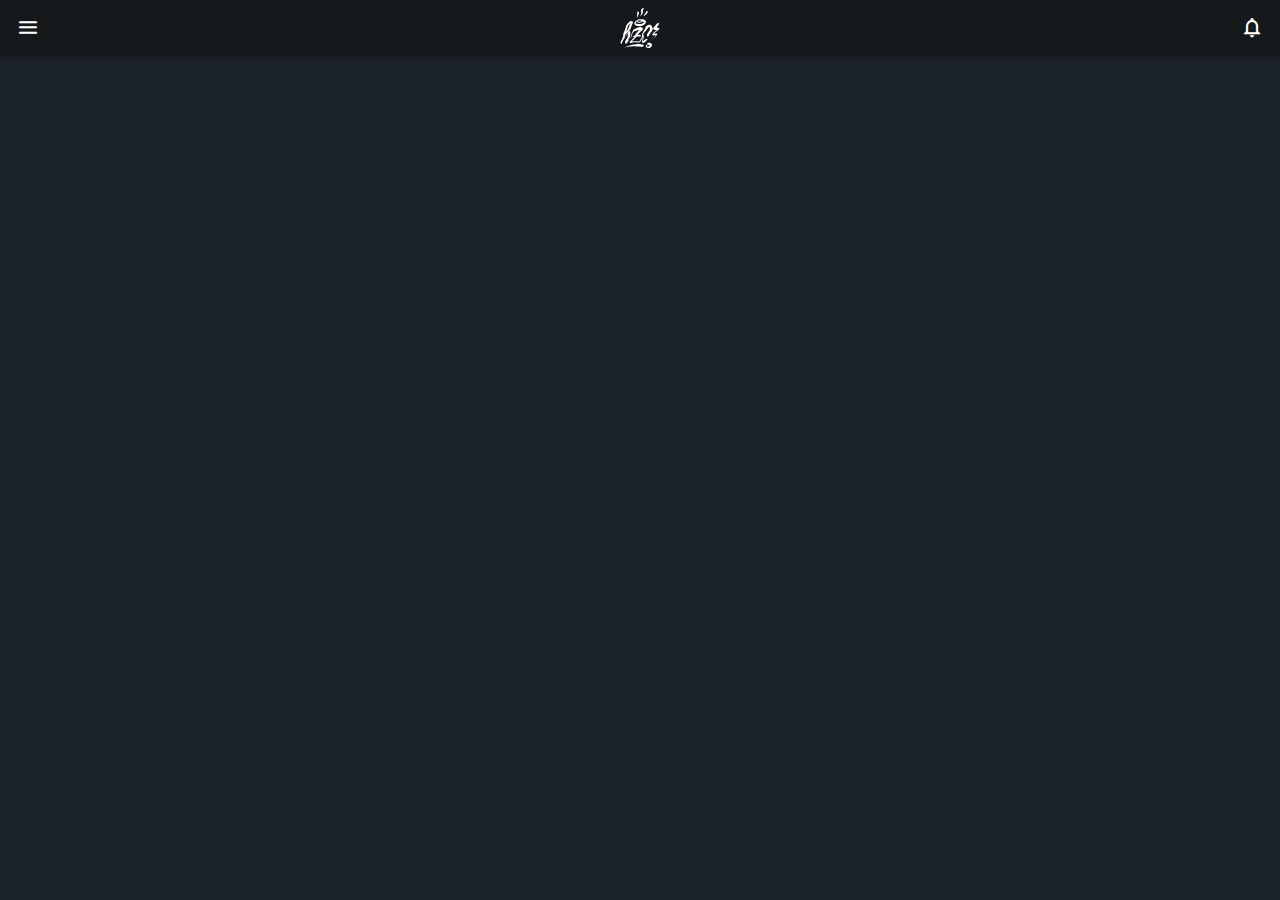
==== pico.html @ c5fa658a "Criando cartões e adicionando sessões da pagina" ====
<!DOCTYPE html>
<html lang="pt-br">
<head>
    <meta charset="UTF-8">
    <meta http-equiv="X-UA-Compatible" content="IE=edge">
    <meta name="viewport" content="width=device-width, initial-scale=1.0">

    <!-- Reset Css -->
    <link rel="stylesheet" href="flex-e-grid-main/assets/css/reset.css">

    <!-- Css Page -->
    <link rel="stylesheet" href="style/base.css">
    <link rel="stylesheet" href="style/style.css">
    <link rel="stylesheet" href="style/cartao.css">

    <!-- Import Font -->
    <link rel="preconnect" href="https://fonts.googleapis.com">
    <link rel="preconnect" href="https://fonts.gstatic.com" crossorigin>
    <link rel="stylesheet" href="https://fonts.googleapis.com/css2?family=Open+Sans:wght@400;600;700&display=swap">

    <title> HZC | Pico </title>
</head>
<body>
    <header class="container__cabecalho">
        <button class="container__menu" aria-label="menu"><i></i></button>
        <img src="flex-e-grid-main/assets/img/logo.svg" alt="Logo da HZC" class="container__logo">
        <button class="container__notificacao" aria-label="notificação"><i></i></button>
        
    </header>

    <nav class="menu-lateral">
        <img src="flex-e-grid-main/assets/img/logo.svg" alt="logotipo da HZC" class="menu-lateral__logo">
        <a href="index.html" class="menu-lateral__link menu-lateral__link--inicio menu-lateral__link--ativo">Incio</a>
        <a href="#" class="menu-lateral__link menu-lateral__link--video">Vidios</a>
        <a href="picos.html" class="menu-lateral__link menu-lateral__link--pico">Picos</a>
        <a href="#" class="menu-lateral__link menu-lateral__link--integrantes">Integrantes</a>
        <a href="#"class="menu-lateral__link menu-lateral__link--camisas">Camisas</a>
        <a href="#" class="menu-lateral__link menu-lateral__link--pinturas">Pinturas</a>
    </nav>
    
    <main>
        
    </main>

    <script src="js/script.js"></script>
</body>
</html>
---- style/base.css ----
:root {

    /* Cores */
    --corpo: #1D232A;

    --cabecalho: #1D232A;
    --cabecalho-mobile: #15191C;
    --menu-lateral: #15191C;

    --cartao: #2C343A;

    --fonte: #FFFFFF;
    --fonte-alternativa: #95999C;

    --links: #0480DC;
    --botao: #0480DC;

    --sombras: 0px 4px 4px rgba(0, 0, 0, 0.16);

    /* Tamanhos */
    --tamanho-dispositivo-mobile: 360px;
    --tamanho-dispositivo-desktop: 1440px;

    --largura-maxima-conteudo-principal: 1120px;
    --largura-maxima-cartao-desktop: 256px;

    --altura-minima-cartao: 320px;

    /* Espaçamentos */

    --espaco-interno-botao: 8px;
    --espaco-entre-elementos-botao: 8px;

    --espaco-entre-elementos: 16px/8px;

    --espacamento-interno-corpo: 16px;

    --espacamento-titulo-cartao-itens: 24px;

    /* Icones */
    --camisas: "\e900";
    --carrinho: "\e901";

    --inicio: "\e902";
    --integrantes: "\e903";

    --menu:"\e904";
    --moeda: "\e905";
    --notificacao: "\e906";

    --pico: "\e908";
    --picos: "\e909";

    --pinturas: "\e90a";

    --play: "\e90b";
    --relogio: "\e90c";
    --seta-baixo: "\e90d";

    --videos: "\e90e";
    --visualizacao: "\e90f";
}
---- style/style.css ----
@font-face {
    font-family: 'icones';
    src: url(../flex-e-grid-main/assets/font/icones.ttf);
}

body{
    background-color: var(--corpo);
    font-family: 'Open Sans', 'icones', sans-serif;
    color: var(--fonte);
}

/* ====== Header - Nav ====== */
.container__cabecalho{
    display: flex;
    justify-content: space-between;
    align-items: center;

    background-color: var(--cabecalho-mobile);
    box-shadow: var(--sombras);

    padding: 8px 16px;

}

/* ====== Icones Cabeçalho ====== */
.container__menu i::before{
    content: var(--menu);
    font-size: 24px;
}

.container__notificacao i::before{
    content: var(--notificacao);
    font-size: 24px;
}

.container__logo{
    width: 40px;
}

/* ====== Menu Lateral ====== */

.menu-lateral{
    display: flex;
    flex-direction: column;


    background-color: var(--menu-lateral);

    width: 75vw;
    height: 100vh;

    position: absolute;
    left: -100vw;

    transition: ease-in .32s;
}

.menu-lateral__ativo{
    left: 0;
    
    transition: ease-in-out .32s;
}

/* .menu-lateral__escondido{
    display: none;
} */

.menu-lateral__logo{
    align-self: center;
    width: 118px;

    padding: var(--espacamento-interno-corpo);
}

.menu-lateral__link{
    height: 64px;
    color: var(--fonte-alternativa);

    padding-left: 64px;

    display: flex;
    align-items: center;
}

.menu-lateral__link--ativo{
    color: var(--fonte);
    padding-left: 56px;
    border-left: 8px solid var(--fonte);
}

.menu-lateral__link::before{
    content: "";
    width: var(--espacamento-titulo-cartao-itens);
    height: var(--espacamento-titulo-cartao-itens);
    font-size: var(--espacamento-titulo-cartao-itens);

    position: absolute;
    left: var(--espacamento-titulo-cartao-itens);
}

.menu-lateral__link--inicio::before{
    content: var(--inicio);
}

.menu-lateral__link--video::before{
    content: var(--videos);
}

.menu-lateral__link--pico::before{
    content: var(--pico);
}

.menu-lateral__link--integrantes::before{
    content: var(--integrantes);
}

.menu-lateral__link--camisas::before{
    content: var(--camisas);
}

.menu-lateral__link--pinturas::before{
    content: var(--pinturas);
}
---- style/cartao.css ----
.principal{
    padding: 24px 16px;

    display: grid;
    gap: 16px;
}

.titulo-pagina{
    font-size: 1.5rem;
    font-weight: 700;
}

.cartao{
    width: 100%;

    border-radius: 15px;

    overflow: hidden;

    background-color: var(--cartao);
}

.cartao--destaque{
    margin-bottom: 16px;
}

.cartao__conteudo{
    padding: 16px;

    display: grid;
    grid-template-columns: auto 1fr;

    gap: 8px;
}

.cartao__destaque{
    grid-column: span 2;
}

.cartao__titulo{
    font-size: 1.2rem;
    font-weight: 700;

    grid-column: span 2;
}

.cartao__perfil{
    color: var(--fonte-alternativa);
    font-size: .9rem;

    grid-column: span 2;
}

.cartao__info{
    display: flex;
    align-items: center;

    color: var(--fonte-alternativa);
}

.cartao__info--tempo::before{
    content: var(--relogio);
    margin-right: var(--espaco-interno-botao);
}

.cartao__info--vizualizacao::before{
    content: var(--visualizacao);
    margin-right: var(--espaco-interno-botao);
}

.cartao__botao{
    display: flex;
    justify-content: center;
    align-items: center;

    background-color: var(--botao);

    width: 40px;
    height: 40px;

    border-radius: 10px;

    font-size: .9rem;

    justify-self: flex-end;
}

.cartao__botao--play::before{
    content: var(--play);
    font-size: 24px;
}

.cartao__botao--destaque{
    width: 100%;

    grid-column: span 2;
}

.cartao__botao--destaque::before{
    margin-right: var(--espaco-interno-botao);
}

/* ============ Section Cartões de Videos ============ */

.sessao{
    display: grid;
    gap: 16px;
}


/* ============ Section Cartões de Videos ============ */
.compra{
    display: grid;
    gap: 16px; 
}

.cartao__info--valor::before{
    content: var(--moeda);
    margin-right: var(--espaco-interno-botao);
}

.cartao__botao--compra::before{
    content: var(--carrinho);
}
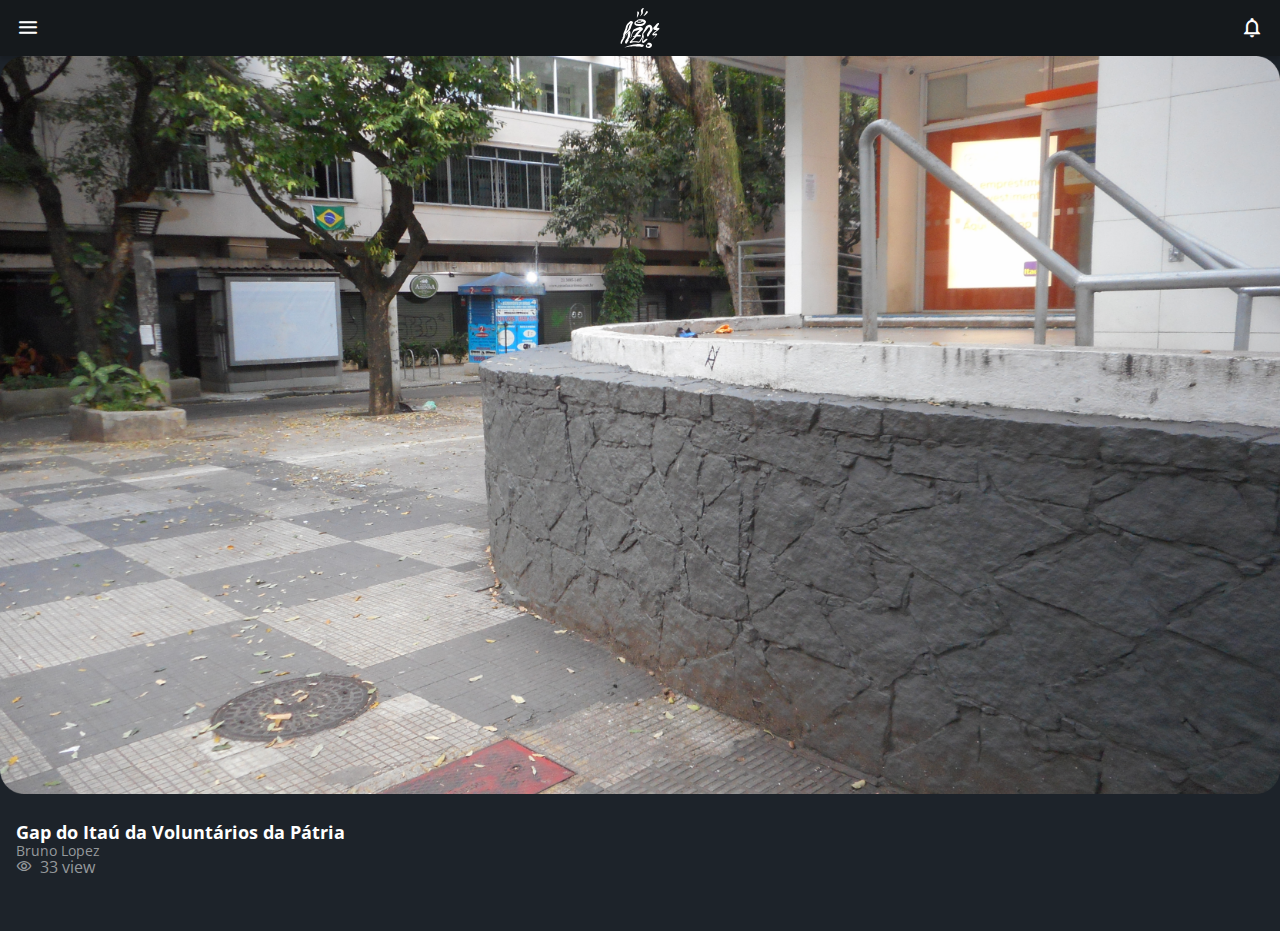
==== commit 87ebf10f: "Iniciando as Sub-pages" ====
--- a/pico.html
+++ b/pico.html
@@ -10,38 +10,102 @@
 
     <!-- Css Page -->
     <link rel="stylesheet" href="style/base.css">
-    <link rel="stylesheet" href="style/style.css">
+    <link rel="stylesheet" href="style/styleHome.css">
     <link rel="stylesheet" href="style/cartao.css">
+
+    <link rel="stylesheet" href="style/subPage.css">
 
     <!-- Import Font -->
     <link rel="preconnect" href="https://fonts.googleapis.com">
     <link rel="preconnect" href="https://fonts.gstatic.com" crossorigin>
     <link rel="stylesheet" href="https://fonts.googleapis.com/css2?family=Open+Sans:wght@400;600;700&display=swap">
 
-    <title> HZC | Pico </title>
+    <title> HZC | Picos </title>
 </head>
 <body>
     <header class="container__cabecalho">
         <button class="container__menu" aria-label="menu"><i></i></button>
         <img src="flex-e-grid-main/assets/img/logo.svg" alt="Logo da HZC" class="container__logo">
+        <p class="container-perfil">Bruno Lopez</p>
         <button class="container__notificacao" aria-label="notificação"><i></i></button>
         
     </header>
 
     <nav class="menu-lateral">
         <img src="flex-e-grid-main/assets/img/logo.svg" alt="logotipo da HZC" class="menu-lateral__logo">
-        <a href="index.html" class="menu-lateral__link menu-lateral__link--inicio menu-lateral__link--ativo">Incio</a>
-        <a href="#" class="menu-lateral__link menu-lateral__link--video">Vidios</a>
-        <a href="picos.html" class="menu-lateral__link menu-lateral__link--pico">Picos</a>
+        <a href="index.html" class="menu-lateral__link menu-lateral__link--inicio">Incio</a>
+        <a href="videos.html" class="menu-lateral__link menu-lateral__link--video">Vidios</a>
+        <a href="#" class="menu-lateral__link menu-lateral__link--pico menu-lateral__link--ativo">Picos</a>
         <a href="#" class="menu-lateral__link menu-lateral__link--integrantes">Integrantes</a>
         <a href="#"class="menu-lateral__link menu-lateral__link--camisas">Camisas</a>
         <a href="#" class="menu-lateral__link menu-lateral__link--pinturas">Pinturas</a>
     </nav>
+
+    <img src="flex-e-grid-main/assets/img/artigo_1.png" alt="Imagem do artigo" class="cartao__img cartao__img--mobile pico__img--mobile">
+    <main class="principal">
+        
+        <article class="cartao--destaque cartao--destaque__banner">
+            <img src="flex-e-grid-main/assets/img/artigo_1.png" alt="Imagem do artigo" class="cartao__img cartao__img--desktop">
+            <h3 class="cartao__titulo">Gap do Itaú da Voluntários da Pátria</h3>
+            <p class="cartao__perfil">Bruno Lopez</p>
+            <p class="cartao__info cartao__info--vizualizacao">33 view</p>
+        </article>
+
+        <!-- Texto da pagina -->
+        <section class="sessao">
+            <article>
     
-    <main>
-        
+            </article>
+            
+        </section>
+
+        <!-- Cards de Conteudo lateral -->
+        <section class="sessao__pico--desktop">
+            <h3 class="cartao__titulo">Outros Picos Similares</h3>
+            <a href="#">
+                <article class="cartao">
+                    <img src="flex-e-grid-main/assets/img/Rectangle5(0).png" alt="Video" class="cartao__img">
+                    <div class="cartao__conteudo">
+                        <p class="cartao__perfil">Bruno Lopez</p>
+                        <h3 class="cartao__titulo">Gap do Itaú da Voluntários da Pátria</h3>
+                        <p class="cartao__info cartao__info--vizualizacao">33 view</p>
+                        <button class="cartao__botao cartao__botao--map" aria-label="Assistir agora"></button>
+                    </div>
+                </article>
+                
+            </a>
+            <article class="cartao">
+                <img src="flex-e-grid-main/assets/img/Rectangle5.png" alt="Video" class="cartao__img">
+                <div class="cartao__conteudo">
+                    <p class="cartao__perfil">Luiza Sampaio</p>
+                    <h3 class="cartao__titulo">Gap com mureta da Voluntários</h3>
+                    <p class="cartao__info cartao__info--vizualizacao">33 view</p>
+                    <button class="cartao__botao cartao__botao--map" aria-label="Assistir agora"></button>
+                </div>
+            </article>
+            <article class="cartao">
+                <img src="flex-e-grid-main/assets/img/Rectangle5(1).png" alt="Video" class="cartao__img">
+                <div class="cartao__conteudo">
+                    <p class="cartao__perfil">André Soares</p>
+                    <h3 class="cartao__titulo">Rampa de entrada do túnel Rebouças</h3>
+                    <p class="cartao__info cartao__info--vizualizacao">33 view</p>
+                    <button class="cartao__botao cartao__botao--map" aria-label="Assistir agora"></button>
+                </div>
+            </article>
+            <article class="cartao">
+                <img src="flex-e-grid-main/assets/img/Rectangle5(2).png" alt="Video" class="cartao__img">
+                <div class="cartao__conteudo">
+                    <p class="cartao__perfil">Júlia Fonseca</p>
+                    <h3 class="cartao__titulo">Wallride de pedra portuguesa da FGP</h3>
+                    <p class="cartao__info cartao__info--vizualizacao">33 view</p>
+                    <button class="cartao__botao cartao__botao--map" aria-label="Assistir agora"></button>
+                </div>
+            </article>
+
+        </section>
+
     </main>
-
+    
     <script src="js/script.js"></script>
 </body>
 </html>--- a/style/base.css
+++ b/style/base.css
@@ -12,15 +12,15 @@
     --fonte: #FFFFFF;
     --fonte-alternativa: #95999C;
 
-    --links: #0480DC;
+    --link: #0480DC;
     --botao: #0480DC;
 
     --sombras: 0px 4px 4px rgba(0, 0, 0, 0.16);
 
     /* Tamanhos */
     --tamanho-dispositivo-mobile: 360px;
+
     --tamanho-dispositivo-desktop: 1440px;
-
     --largura-maxima-conteudo-principal: 1120px;
     --largura-maxima-cartao-desktop: 256px;
 
@@ -31,9 +31,11 @@
     --espaco-interno-botao: 8px;
     --espaco-entre-elementos-botao: 8px;
 
-    --espaco-entre-elementos: 16px/8px;
+    --espaco-entre-elementos-auto: 16px;
+    --espaco-entre-elementos-baixo: 8px;
 
     --espacamento-interno-corpo: 16px;
+    --espacamento-interno-botao: 16px 8px;
 
     --espacamento-titulo-cartao-itens: 24px;
 
--- a/style/styleHome.css
+++ b/style/styleHome.css
@@ -0,0 +1,212 @@
+@font-face {
+    font-family: 'icones';
+    src: url(../flex-e-grid-main/assets/font/icones.ttf);
+}
+
+body{
+    background-color: var(--corpo);
+    font-family: 'Open Sans', 'icones', sans-serif;
+    color: var(--fonte);
+}
+
+/* ====== Header - Nav ====== */
+.container__cabecalho{
+    display: flex;
+    justify-content: space-between;
+    align-items: center;
+
+    background-color: var(--cabecalho-mobile);
+    box-shadow: var(--sombras);
+
+    padding: 8px 16px;
+
+}
+
+/* ====== Icones Cabeçalho ====== */
+.container__menu i::before{
+    content: var(--menu);
+    font-size: 24px;
+}
+
+.container__notificacao i::before{
+    content: var(--notificacao);
+    font-size: 24px;
+}
+
+.container__logo{
+    width: 40px;
+}
+
+.container-perfil{
+    display: none;
+}
+
+/* ====== Menu Lateral ====== */
+
+.menu-lateral{
+    display: flex;
+    flex-direction: column;
+
+
+    background-color: var(--menu-lateral);
+
+    width: 75vw;
+    height: 100vh;
+
+    position: absolute;
+    left: -100vw;
+
+    transition: ease-in .32s;
+}
+
+.menu-lateral__ativo{
+    left: 0;
+    
+    transition: ease-in-out .32s;
+}
+
+/* .menu-lateral__escondido{
+    display: none;
+} */
+
+.menu-lateral__logo{
+    align-self: center;
+    width: 118px;
+
+    padding: var(--espacamento-interno-corpo);
+}
+
+.menu-lateral__link{
+    height: 64px;
+    color: var(--fonte-alternativa);
+
+    padding-left: 64px;
+
+    display: flex;
+    align-items: center;
+}
+
+.menu-lateral__link--ativo{
+    color: var(--fonte);
+    padding-left: 56px;
+    border-left: 8px solid var(--fonte);
+}
+
+.menu-lateral__link::before{
+    content: "";
+    width: var(--espacamento-titulo-cartao-itens);
+    height: var(--espacamento-titulo-cartao-itens);
+    font-size: var(--espacamento-titulo-cartao-itens);
+
+    position: absolute;
+    left: var(--espacamento-titulo-cartao-itens);
+}
+
+.menu-lateral__link--inicio::before{
+    content: var(--inicio);
+}
+
+.menu-lateral__link--video::before{
+    content: var(--videos);
+}
+
+.menu-lateral__link--pico::before{
+    content: var(--pico);
+}
+
+.menu-lateral__link--integrantes::before{
+    content: var(--integrantes);
+}
+
+.menu-lateral__link--camisas::before{
+    content: var(--camisas);
+}
+
+.menu-lateral__link--pinturas::before{
+    content: var(--pinturas);
+}
+
+
+/* ============= Media ================*/
+@media screen and (min-width: 1440px) {
+    body{
+        display: grid;
+        grid-template-columns: auto 1fr;
+    }
+
+    /* ====== Menu Nav ====== */
+    .container__cabecalho{
+        background-color: var(--cabecalho);
+
+        display: grid;
+        grid-template-columns: 1fr auto;
+        column-gap: 32px;
+        grid-column: 2;
+
+        padding: 16px 60px;
+
+        height: 80px;
+
+        box-sizing: border-box;
+    }
+
+    .container__menu{
+        display: none;
+    }
+
+    .container__logo{
+        display: none;
+    }
+
+    .container-perfil{
+        display: grid;
+        grid-template-columns:  repeat(3, auto);
+        column-gap: 8px;
+
+        align-items: center;
+        justify-self: flex-end;
+
+        color: var(--fonte-alternativa);
+
+        padding: 8px 32px;
+
+        border-right: 1px solid var(--fonte-alternativa);
+    }
+
+    .container-perfil::before{
+        content: "";
+
+        display: block;
+
+        height: 32px;
+        width: 32px;
+
+        background-image: url(../flex-e-grid-main/assets/img/profile_2.png);
+        background-size: contain;
+        background-repeat: no-repeat;
+        background-position: center;
+    }
+
+    .container-perfil::after{
+        content: var(--seta-baixo);
+
+        color: var(--fonte);
+
+        font-size: 1.5rem;
+    }
+
+    /* ====== Menu Lateral ====== */
+    .menu-lateral{
+        position: static;
+        width: 200px;
+
+        grid-column: 1;
+        grid-row: 1 / span 2;
+    }
+
+
+}
+
+
+
+
--- a/style/cartao.css
+++ b/style/cartao.css
@@ -1,16 +1,23 @@
-.principal{
+.principal {
     padding: 24px 16px;
 
     display: grid;
     gap: 16px;
 }
 
-.titulo-pagina{
+.titulo-pagina {
     font-size: 1.5rem;
     font-weight: 700;
 }
 
-.cartao{
+.section--titulo{
+    font-size: var(--espacamento-titulo-cartao-itens);
+    font-weight: 700;
+    font-style: normal;
+    line-height: 32px;
+}
+
+.cartao {
     width: 100%;
 
     border-radius: 15px;
@@ -20,11 +27,15 @@
     background-color: var(--cartao);
 }
 
-.cartao--destaque{
+.cartao--destaque {
     margin-bottom: 16px;
 }
 
-.cartao__conteudo{
+.cartao__img--desktop {
+    display: none;
+}
+
+.cartao__conteudo {
     padding: 16px;
 
     display: grid;
@@ -33,42 +44,43 @@
     gap: 8px;
 }
 
-.cartao__destaque{
+.cartao__destaque {
     grid-column: span 2;
 }
 
-.cartao__titulo{
-    font-size: 1.2rem;
+.cartao__titulo {
+    font-size: 18px;
     font-weight: 700;
+    line-height: 24px;
 
     grid-column: span 2;
 }
 
-.cartao__perfil{
+.cartao__perfil {
     color: var(--fonte-alternativa);
     font-size: .9rem;
 
     grid-column: span 2;
 }
 
-.cartao__info{
+.cartao__info {
     display: flex;
     align-items: center;
 
     color: var(--fonte-alternativa);
 }
 
-.cartao__info--tempo::before{
+.cartao__info--tempo::before {
     content: var(--relogio);
     margin-right: var(--espaco-interno-botao);
 }
 
-.cartao__info--vizualizacao::before{
+.cartao__info--vizualizacao::before {
     content: var(--visualizacao);
     margin-right: var(--espaco-interno-botao);
 }
 
-.cartao__botao{
+.cartao__botao {
     display: flex;
     justify-content: center;
     align-items: center;
@@ -85,41 +97,227 @@
     justify-self: flex-end;
 }
 
-.cartao__botao--play::before{
+.cartao__botao--play::before {
     content: var(--play);
     font-size: 24px;
 }
 
-.cartao__botao--destaque{
+.cartao__botao--destaque {
     width: 100%;
 
     grid-column: span 2;
 }
 
-.cartao__botao--destaque::before{
+.cartao__botao--destaque::before {
     margin-right: var(--espaco-interno-botao);
 }
 
 /* ============ Section Cartões de Videos ============ */
 
-.sessao{
+.sessao {
     display: grid;
     gap: 16px;
 }
 
 
 /* ============ Section Cartões de Videos ============ */
-.compra{
+.compra {
     display: grid;
-    gap: 16px; 
-}
-
-.cartao__info--valor::before{
+    gap: 16px;
+}
+
+.cartao__info--valor::before {
     content: var(--moeda);
     margin-right: var(--espaco-interno-botao);
 }
 
-.cartao__botao--compra::before{
+.cartao__botao--compra::before {
     content: var(--carrinho);
 }
 
+/* ============ Cartões Recentes ============ */
+.cartao--recentes {
+    display: none;
+}
+
+@media screen and (min-width: 1440px) {
+
+    /* ====== Ajuste Imagens ====== */
+
+    .cartao__img--desktop {
+        display: block;
+    }
+
+    .cartao__img--mobile {
+        display: none;
+    }
+
+    /* ====== Ajuste Card Destaque ====== */
+    .cartao--destaque {
+        margin-bottom: 0;
+    }
+
+    .cartao__botao--destaque {
+        grid-column: auto;
+        padding: var(--espacamento-interno-botao);
+    }
+
+    /* ====== Grid area e Card ====== */
+    .principal {
+        display: grid;
+        grid-template-columns: auto 1fr auto;
+        column-gap: 32px;
+        grid-column: 2;
+
+        padding: 16px 60px;
+
+        grid-template-areas:
+            "titulo-pagina titulo-pagina titulo-pagina"
+            "cartao--destaque__banner cartao--destaque__banner cartao--recentes__videos"
+            "sessao sessao sessao"
+            "cartao--recentes__arte cartao--destaque__arte cartao--destaque__arte"
+            "compra compra compra"
+        ;
+    }
+
+    .titulo-pagina {
+        grid-area: titulo-pagina;
+    }
+
+    .cartao--destaque__banner {
+        grid-area: cartao--destaque__banner;
+    }
+
+    .cartao--recentes__videos {
+        grid-area: cartao--recentes__videos;
+    }
+
+    .sessao {
+        grid-area: sessao;
+        grid-template-columns: repeat(4, 1fr);
+    }
+
+    .titulo-sessao {
+
+        grid-column: span 4;
+    }
+
+    .cartao--recentes__arte {
+        grid-area: cartao--recentes__arte;
+    }
+
+    .cartao--destaque__arte {
+        grid-area: cartao--destaque__arte;
+    }
+
+    .compra {
+        grid-area: compra;
+        grid-template-columns: repeat(4, 1fr);
+    }
+
+    .titulo-sessao__compra {
+        grid-column: span 4;
+    }
+
+    /* ============ Cartões Recentes - Card ============ */
+    .cartao--recentes {
+        display: grid;
+        grid-template-columns: repeat(2, auto);
+        row-gap: 24px;
+
+        align-items: center;
+        align-self: flex-start;
+
+        width: 256px;
+
+        padding: var(--espacamento-interno-corpo);
+
+        box-sizing: border-box;
+    }
+
+    .cartao--recentes .cartao__titulo {
+        grid-column: auto;
+    }
+
+    .cartao__link {
+        font-size: .8rem;
+        font-weight: 600;
+
+        color: var(--link);
+
+        justify-self: flex-end;
+    }
+
+    .cartao__lista {
+        display: grid;
+        row-gap: var(--espaco-entre-elementos-auto);
+        grid-column: span 2;
+    }
+
+    .cartao__item {
+        display: grid;
+        grid-template-columns: auto 1fr;
+        gap: var(--espaco-entre-elementos-baixo);
+    }
+
+    .cartao__item-thumbnail {
+        width: 32px;
+        grid-row: span 2;
+    }
+
+    .cartao__item-titulo {
+        font-size: .9rem;
+        line-height: 1.2rem;
+        font-weight: 700;
+    }
+
+    .cartao__item-perfil {
+        font-size: .8rem;
+        color: var(--fonte-alternativa);
+    }
+
+
+    /* ====== Page Video ====== */
+    .cartao__perfil--video {
+        display: grid;
+        grid-template-columns: repeat(3, auto);
+        column-gap: 8px;
+
+        grid-column: 1;
+        grid-row: 3;
+
+        align-items: center;
+        justify-self: flex-start;
+    }
+
+    .cartao__perfil--video::before {
+        content: "";
+
+        display: block;
+
+        height: 32px;
+        width: 32px;
+
+        background-image: url(../flex-e-grid-main/assets/img/profile_2.png);
+        background-size: contain;
+        background-repeat: no-repeat;
+        background-position: center;
+    }
+
+    .cartao__botao--video {
+        grid-column: 2;
+        grid-row: 3;
+
+        width: 153px;
+    }
+    
+}
+
+/* ====== Page Picos ====== */
+
+.cartao__botao--map::before{
+    content: var(--picos);
+    font-size: 24px;
+}
+
+
--- a/style/subPage.css
+++ b/style/subPage.css
@@ -0,0 +1,16 @@
+
+/* ====== Sub-Page Picos ====== */
+.pico__img--mobile{
+    width: 100vw; 
+}
+
+.sessao__pico--desktop{
+    display: none;
+}
+
+@media screen and (min-width: 1440px) {
+    .sessao__pico--desktop{
+        display: block;
+        
+    }
+}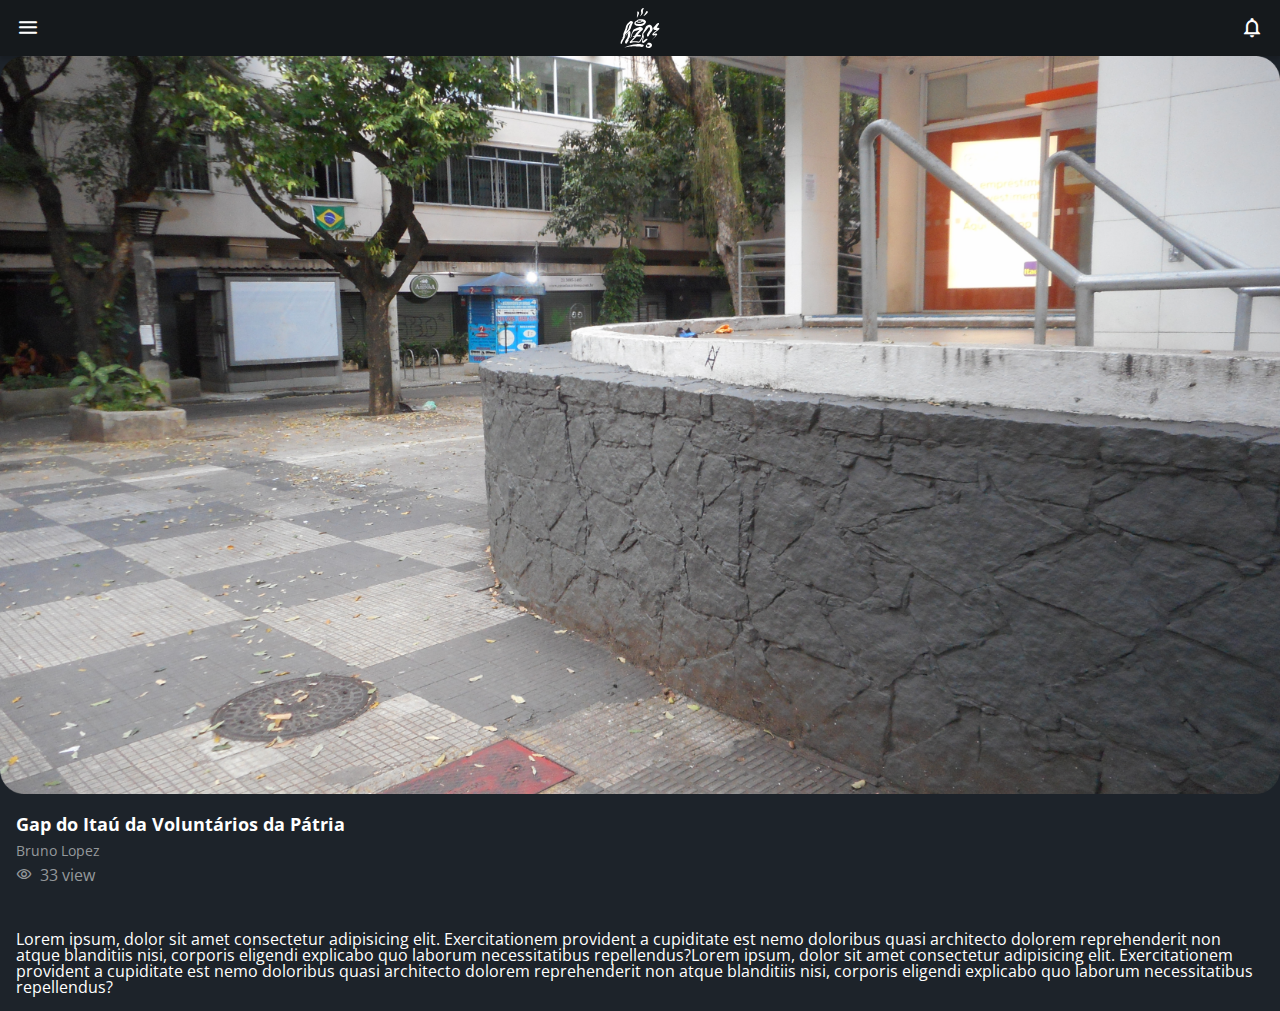
==== commit 11bd1a18: "Inicaindo a estrutura de conteudo e alinhando os cards lateral" ====
--- a/pico.html
+++ b/pico.html
@@ -1,5 +1,6 @@
 <!DOCTYPE html>
 <html lang="pt-br">
+
 <head>
     <meta charset="UTF-8">
     <meta http-equiv="X-UA-Compatible" content="IE=edge">
@@ -22,58 +23,59 @@
 
     <title> HZC | Picos </title>
 </head>
+
 <body>
     <header class="container__cabecalho">
         <button class="container__menu" aria-label="menu"><i></i></button>
         <img src="flex-e-grid-main/assets/img/logo.svg" alt="Logo da HZC" class="container__logo">
         <p class="container-perfil">Bruno Lopez</p>
         <button class="container__notificacao" aria-label="notificação"><i></i></button>
-        
+
     </header>
 
     <nav class="menu-lateral">
         <img src="flex-e-grid-main/assets/img/logo.svg" alt="logotipo da HZC" class="menu-lateral__logo">
         <a href="index.html" class="menu-lateral__link menu-lateral__link--inicio">Incio</a>
         <a href="videos.html" class="menu-lateral__link menu-lateral__link--video">Vidios</a>
-        <a href="#" class="menu-lateral__link menu-lateral__link--pico menu-lateral__link--ativo">Picos</a>
+        <a href="picos.html" class="menu-lateral__link menu-lateral__link--pico menu-lateral__link--ativo">Picos</a>
         <a href="#" class="menu-lateral__link menu-lateral__link--integrantes">Integrantes</a>
-        <a href="#"class="menu-lateral__link menu-lateral__link--camisas">Camisas</a>
+        <a href="#" class="menu-lateral__link menu-lateral__link--camisas">Camisas</a>
         <a href="#" class="menu-lateral__link menu-lateral__link--pinturas">Pinturas</a>
     </nav>
 
-    <img src="flex-e-grid-main/assets/img/artigo_1.png" alt="Imagem do artigo" class="cartao__img cartao__img--mobile pico__img--mobile">
-    <main class="principal">
-        
+    <img src="flex-e-grid-main/assets/img/artigo_1.png" alt="Imagem do artigo"
+        class="cartao__img cartao__img--mobile pico__img--mobile"
+    />
+    <main class="principal--subpage">
+
         <article class="cartao--destaque cartao--destaque__banner">
-            <img src="flex-e-grid-main/assets/img/artigo_1.png" alt="Imagem do artigo" class="cartao__img cartao__img--desktop">
-            <h3 class="cartao__titulo">Gap do Itaú da Voluntários da Pátria</h3>
-            <p class="cartao__perfil">Bruno Lopez</p>
-            <p class="cartao__info cartao__info--vizualizacao">33 view</p>
+            <img src="flex-e-grid-main/assets/img/artigo_1.png" alt="Imagem do artigo"
+                class="cartao__img--desktop pico__img--desktop"
+            />
+            <div class="cartao__conteudo">
+                <h3 class="cartao__titulo">Gap do Itaú da Voluntários da Pátria</h3>
+                <p class="cartao__perfil cartao__perfil--grid">Bruno Lopez</p>
+                <p class="cartao__info cartao__info--vizualizacao cartao__info--grid">33 view</p>
+
+            </div>
         </article>
 
         <!-- Texto da pagina -->
-        <section class="sessao">
-            <article>
-    
-            </article>
-            
+        <section class="sessao--conteudo">
+            <div class="cartao__conteudo">
+                <p>Lorem ipsum, dolor sit amet consectetur adipisicing elit. Exercitationem provident a cupiditate est
+                    nemo doloribus quasi architecto dolorem reprehenderit non atque blanditiis nisi, corporis eligendi
+                    explicabo quo laborum necessitatibus repellendus?Lorem ipsum, dolor sit amet consectetur adipisicing elit. Exercitationem provident a cupiditate est
+                    nemo doloribus quasi architecto dolorem reprehenderit non atque blanditiis nisi, corporis eligendi
+                    explicabo quo laborum necessitatibus repellendus?
+                </p>
+            </div>
+
         </section>
 
         <!-- Cards de Conteudo lateral -->
         <section class="sessao__pico--desktop">
-            <h3 class="cartao__titulo">Outros Picos Similares</h3>
-            <a href="#">
-                <article class="cartao">
-                    <img src="flex-e-grid-main/assets/img/Rectangle5(0).png" alt="Video" class="cartao__img">
-                    <div class="cartao__conteudo">
-                        <p class="cartao__perfil">Bruno Lopez</p>
-                        <h3 class="cartao__titulo">Gap do Itaú da Voluntários da Pátria</h3>
-                        <p class="cartao__info cartao__info--vizualizacao">33 view</p>
-                        <button class="cartao__botao cartao__botao--map" aria-label="Assistir agora"></button>
-                    </div>
-                </article>
-                
-            </a>
+            <h3 class="cartao__titulo cartao__titulo--grid">Outros Picos Similares</h3>
             <article class="cartao">
                 <img src="flex-e-grid-main/assets/img/Rectangle5.png" alt="Video" class="cartao__img">
                 <div class="cartao__conteudo">
@@ -105,7 +107,8 @@
         </section>
 
     </main>
-    
+
     <script src="js/script.js"></script>
 </body>
+
 </html>--- a/style/subPage.css
+++ b/style/subPage.css
@@ -1,16 +1,62 @@
-
 /* ====== Sub-Page Picos ====== */
-.pico__img--mobile{
-    width: 100vw; 
+.pico__img--mobile {
+    width: 100vw;
 }
 
-.sessao__pico--desktop{
+.sessao__pico--desktop {
     display: none;
 }
 
 @media screen and (min-width: 1440px) {
-    .sessao__pico--desktop{
-        display: block;
-        
+
+    .principal--subpage {
+        display: grid;
+        grid-template-columns: auto 1fr auto;
+        column-gap: 32px;
+        grid-column: 2;
+
+        grid-template-areas:
+            "cartao--destaque cartao--destaque sessao__pico--desktop"
+            "sessao--conteudo sessao--conteudo sessao__pico--desktop"
+            "sessao--conteudo sessao--conteudo sessao__pico--desktop"
+        ;
+
+        padding: 16px 60px;
+    }
+
+    .cartao--destaque {
+        grid-area: cartao--destaque;
+    }
+
+    .cartao__perfil--grid {
+        display: flex;
+        grid-column: 1;
+        align-self: center;
+    }
+
+    .cartao__info--grid {
+        justify-self: flex-end;
+        grid-column: 2;
+        align-self: center;
+    }
+
+    .sessao__pico--desktop {
+        grid-area: sessao__pico--desktop;
+        display: grid;
+        grid-template-rows: repeat(3, 1fr);
+        grid-gap: 32px;
+    }
+
+    .cartao__titulo--grid {
+        grid-column: span 1;
+        grid-row: auto;
+    }
+
+    .sessao--conteudo {
+        grid-area: sessao--conteudo;
+    }
+
+    .pico__img--desktop {
+        width: 100%;
     }
 }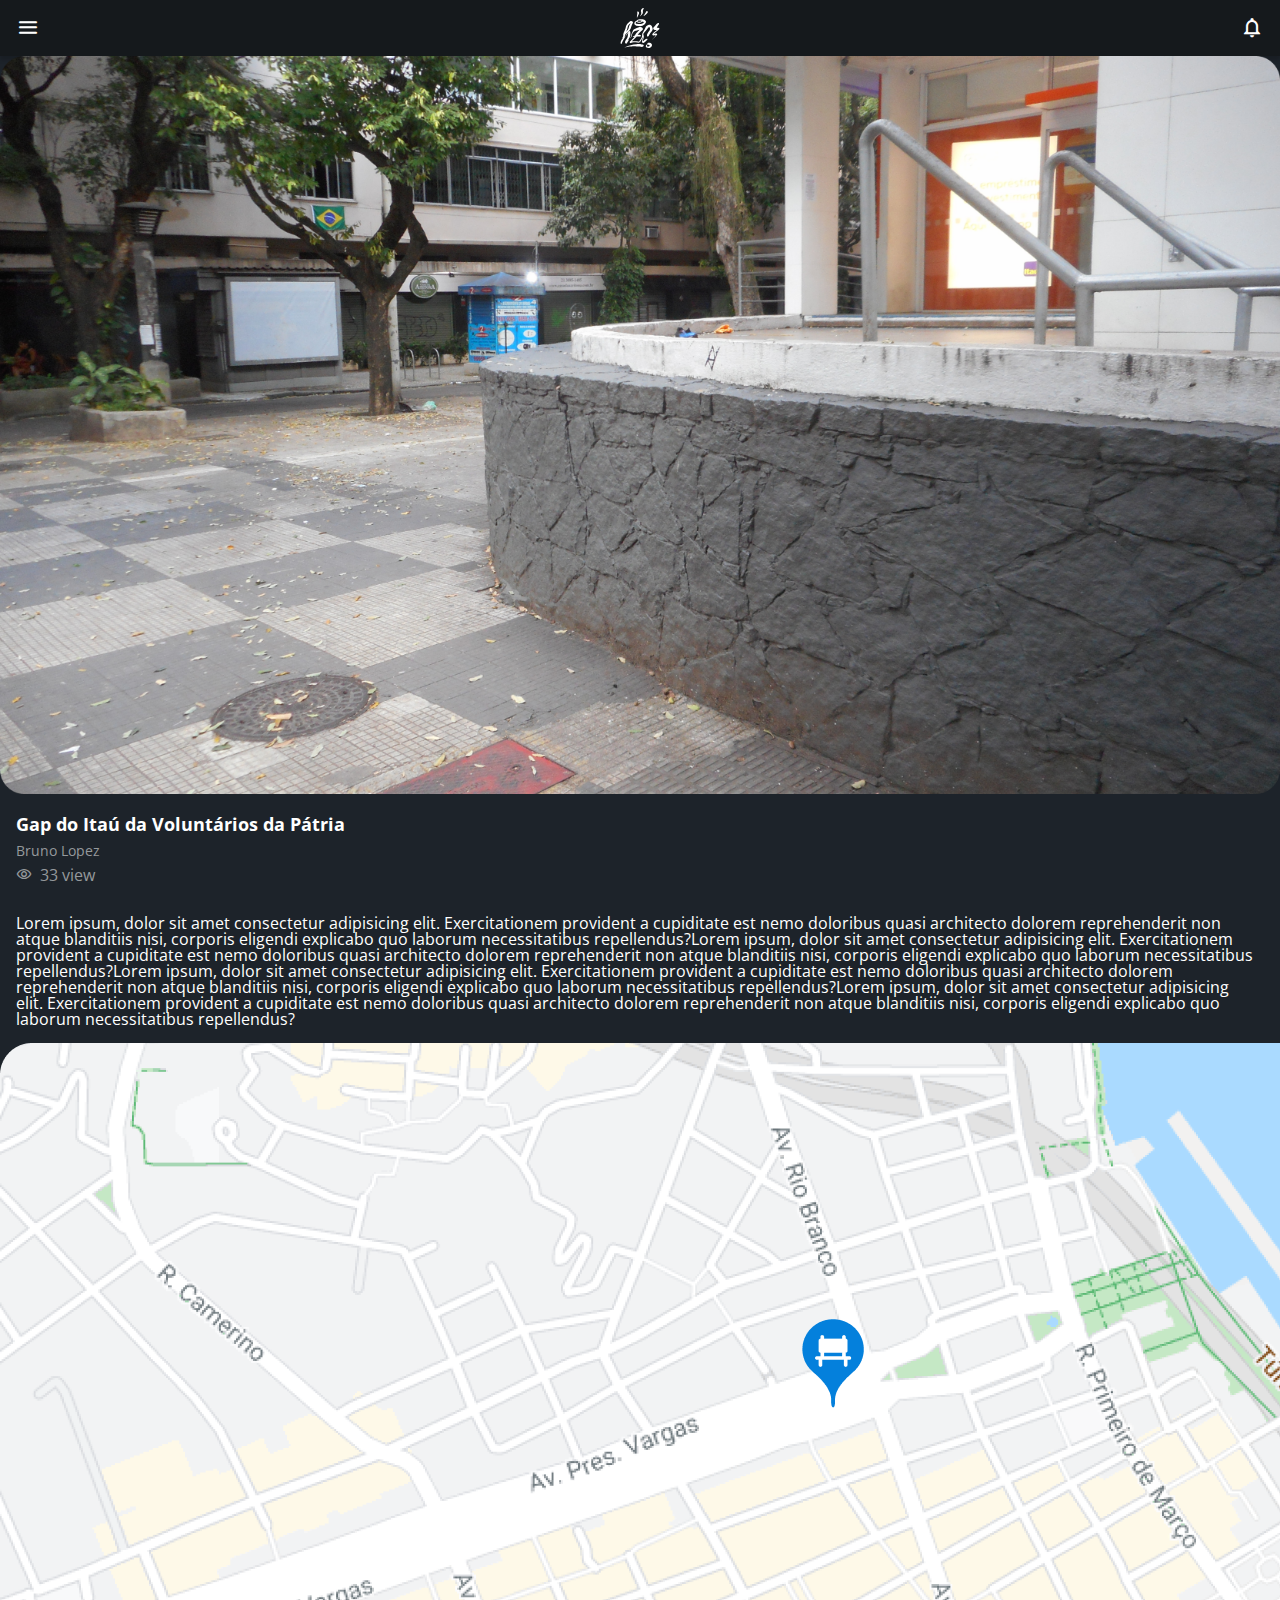
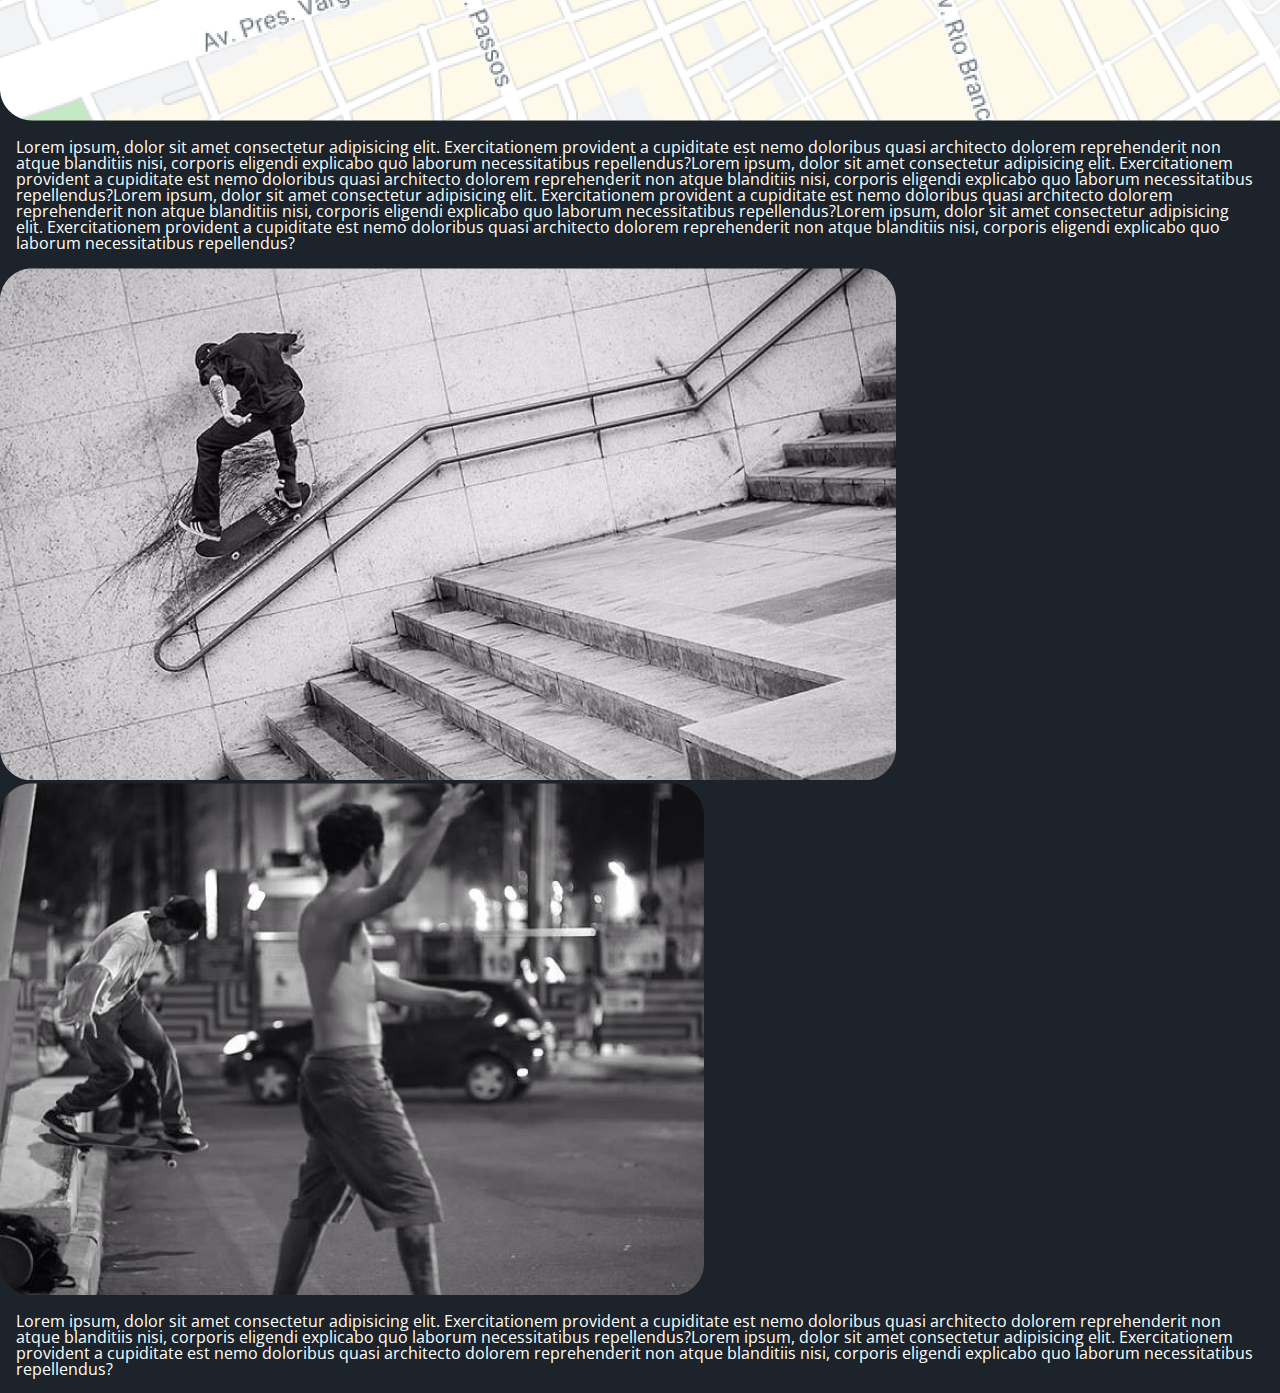
==== commit 29311792: "iniciando a crianção do layout da subpage - desktop" ====
--- a/pico.html
+++ b/pico.html
@@ -44,14 +44,12 @@
     </nav>
 
     <img src="flex-e-grid-main/assets/img/artigo_1.png" alt="Imagem do artigo"
-        class="cartao__img cartao__img--mobile pico__img--mobile"
-    />
+        class="cartao__img cartao__img--mobile pico__img--mobile" />
     <main class="principal--subpage">
 
-        <article class="cartao--destaque cartao--destaque__banner">
+        <article class="cartao--destaque__grid">
             <img src="flex-e-grid-main/assets/img/artigo_1.png" alt="Imagem do artigo"
-                class="cartao__img--desktop pico__img--desktop"
-            />
+                class="cartao__img--desktop pico__img--desktop" />
             <div class="cartao__conteudo">
                 <h3 class="cartao__titulo">Gap do Itaú da Voluntários da Pátria</h3>
                 <p class="cartao__perfil cartao__perfil--grid">Bruno Lopez</p>
@@ -65,10 +63,60 @@
             <div class="cartao__conteudo">
                 <p>Lorem ipsum, dolor sit amet consectetur adipisicing elit. Exercitationem provident a cupiditate est
                     nemo doloribus quasi architecto dolorem reprehenderit non atque blanditiis nisi, corporis eligendi
-                    explicabo quo laborum necessitatibus repellendus?Lorem ipsum, dolor sit amet consectetur adipisicing elit. Exercitationem provident a cupiditate est
+                    explicabo quo laborum necessitatibus repellendus?Lorem ipsum, dolor sit amet consectetur adipisicing
+                    elit. Exercitationem provident a cupiditate est
+                    nemo doloribus quasi architecto dolorem reprehenderit non atque blanditiis nisi, corporis eligendi
+                    explicabo quo laborum necessitatibus repellendus?Lorem ipsum, dolor sit amet consectetur adipisicing
+                    elit. Exercitationem provident a cupiditate est
+                    nemo doloribus quasi architecto dolorem reprehenderit non atque blanditiis nisi, corporis eligendi
+                    explicabo quo laborum necessitatibus repellendus?Lorem ipsum, dolor sit amet consectetur adipisicing
+                    elit. Exercitationem provident a cupiditate est
                     nemo doloribus quasi architecto dolorem reprehenderit non atque blanditiis nisi, corporis eligendi
                     explicabo quo laborum necessitatibus repellendus?
                 </p>
+            </div>
+        </section>
+        <section class="sessao--conteudo__imagem">
+            <article class="sessao--artigo__img">
+                <img src="flex-e-grid-main/assets/img/artigo_2.png" alt="Imagem artigo" class="cartao__img">
+            </article>
+
+        </section>
+        <section class="sessao--conteudo-p2">
+            <div class="cartao__conteudo">
+                <p>Lorem ipsum, dolor sit amet consectetur adipisicing elit. Exercitationem provident a cupiditate est
+                    nemo doloribus quasi architecto dolorem reprehenderit non atque blanditiis nisi, corporis eligendi
+                    explicabo quo laborum necessitatibus repellendus?Lorem ipsum, dolor sit amet consectetur adipisicing
+                    elit. Exercitationem provident a cupiditate est
+                    nemo doloribus quasi architecto dolorem reprehenderit non atque blanditiis nisi, corporis eligendi
+                    explicabo quo laborum necessitatibus repellendus?Lorem ipsum, dolor sit amet consectetur adipisicing
+                    elit. Exercitationem provident a cupiditate est
+                    nemo doloribus quasi architecto dolorem reprehenderit non atque blanditiis nisi, corporis eligendi
+                    explicabo quo laborum necessitatibus repellendus?Lorem ipsum, dolor sit amet consectetur adipisicing
+                    elit. Exercitationem provident a cupiditate est
+                    nemo doloribus quasi architecto dolorem reprehenderit non atque blanditiis nisi, corporis eligendi
+                    explicabo quo laborum necessitatibus repellendus?
+                </p>
+            </div>
+        </section>
+        <section class="sessao--conteudo__imagem-2">
+            <article class="sessao--artigo__img ">
+                <img src="flex-e-grid-main/assets/img/artigo_3.png" alt="Imagem artigo" class="cartao__img">
+
+            </article>
+            <article class="sessao--artigo__img">
+                <img src="flex-e-grid-main/assets/img/artigo_4.png" alt="Imagem artigo" class="cartao__img">
+
+            </article>
+        </section>
+        <section class="sessao--conteudo-p3">
+            <div class="cartao__conteudo">
+                <p>Lorem ipsum, dolor sit amet consectetur adipisicing elit. Exercitationem provident a cupiditate est
+                    nemo doloribus quasi architecto dolorem reprehenderit non atque blanditiis nisi, corporis eligendi
+                    explicabo quo laborum necessitatibus repellendus?Lorem ipsum, dolor sit amet consectetur adipisicing
+                    elit. Exercitationem provident a cupiditate est
+                    nemo doloribus quasi architecto dolorem reprehenderit non atque blanditiis nisi, corporis eligendi
+                    explicabo quo laborum necessitatibus repellendus?
             </div>
 
         </section>
@@ -103,6 +151,15 @@
                     <button class="cartao__botao cartao__botao--map" aria-label="Assistir agora"></button>
                 </div>
             </article>
+            <article class="cartao">
+                <img src="flex-e-grid-main/assets/img/Rectangle5(0).png" alt="Video" class="cartao__img">
+                <div class="cartao__conteudo">
+                    <p class="cartao__perfil">Bruno Lopez</p>
+                    <h3 class="cartao__titulo">Gap do Itaú da Voluntários da Pátria</h3>
+                    <p class="cartao__info cartao__info--vizualizacao">33 view</p>
+                    <button class="cartao__botao cartao__botao--map" aria-label="Assistir agora"></button>
+                </div>
+            </article>
 
         </section>
 
--- a/style/subPage.css
+++ b/style/subPage.css
@@ -7,6 +7,15 @@
     display: none;
 }
 
+.cartao__imagem {
+    width: 100%;
+
+    border-radius: 15px;
+
+    overflow: hidden;
+
+}
+
 @media screen and (min-width: 1440px) {
 
     .principal--subpage {
@@ -14,19 +23,53 @@
         grid-template-columns: auto 1fr auto;
         column-gap: 32px;
         grid-column: 2;
+        padding: 16px 60px;
 
         grid-template-areas:
-            "cartao--destaque cartao--destaque sessao__pico--desktop"
+            "cartao--destaque__grid cartao--destaque__grid sessao__pico--desktop"
             "sessao--conteudo sessao--conteudo sessao__pico--desktop"
-            "sessao--conteudo sessao--conteudo sessao__pico--desktop"
+            "sessao--conteudo__imagem sessao--conteudo__imagem sessao__pico--desktop"
+            "sessao--conteudo-p2 sessao--conteudo-p2 none"
+            "sessao--conteudo__imagem-2 sessao--conteudo__imagem-2 none"
+            "sessao--conteudo-p3 sessao--conteudo-p3 none"
         ;
 
         padding: 16px 60px;
     }
 
-    .cartao--destaque {
-        grid-area: cartao--destaque;
+    .cartao--destaque__grid {
+        grid-area: cartao--destaque__grid;
     }
+
+    .sessao__pico--desktop {
+        grid-area: sessao__pico--desktop;
+        display: grid;
+        grid-gap: 32px;
+    }
+
+    .sessao--conteudo-p2 {
+        grid-area: sessao--conteudo-p2;
+    }
+
+    .sessao--conteudo-p3 {
+        grid-area: sessao--conteudo-p3;
+    }
+
+    .sessao--conteudo__imagem {
+        grid-area: sessao--conteudo__imagem;
+    }
+
+    .sessao--conteudo__imagem-2 {
+        grid-area: sessao--conteudo__imagem-2;
+    }
+
+
+    .sessao--conteudo__imagem {
+        grid-area: sessao--conteudo__imagem;
+        display: grid;
+        grid-gap: 32px;
+    }
+
 
     .cartao__perfil--grid {
         display: flex;
@@ -40,23 +83,28 @@
         align-self: center;
     }
 
-    .sessao__pico--desktop {
-        grid-area: sessao__pico--desktop;
-        display: grid;
-        grid-template-rows: repeat(3, 1fr);
-        grid-gap: 32px;
-    }
+
 
     .cartao__titulo--grid {
         grid-column: span 1;
         grid-row: auto;
     }
 
-    .sessao--conteudo {
-        grid-area: sessao--conteudo;
+
+    .sessao--artigo__img {
+        border-radius: 15px;
+        overflow: hidden;
+
+        display: grid;
+        gap: 32px;
+    }
+
+    .cartao__conteudo--img {
+        display: grid;
     }
 
     .pico__img--desktop {
         width: 100%;
     }
+
 }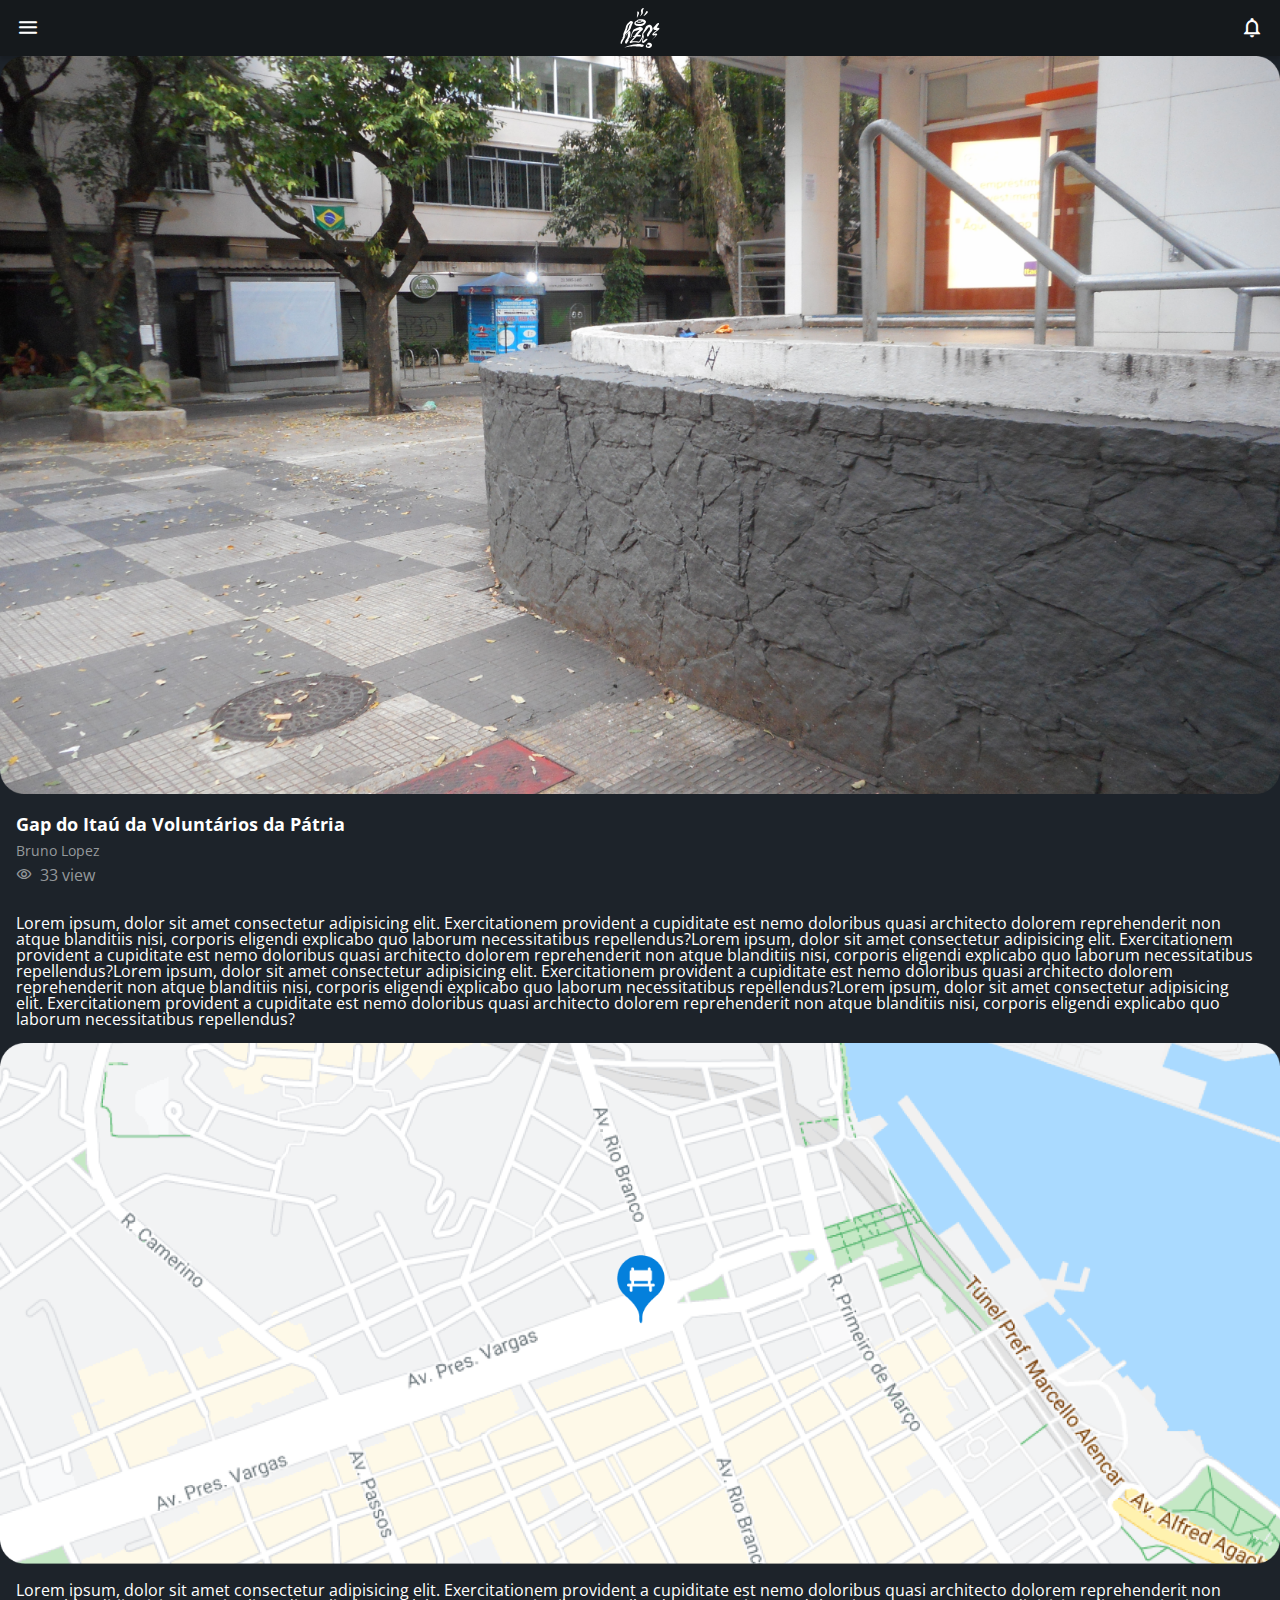
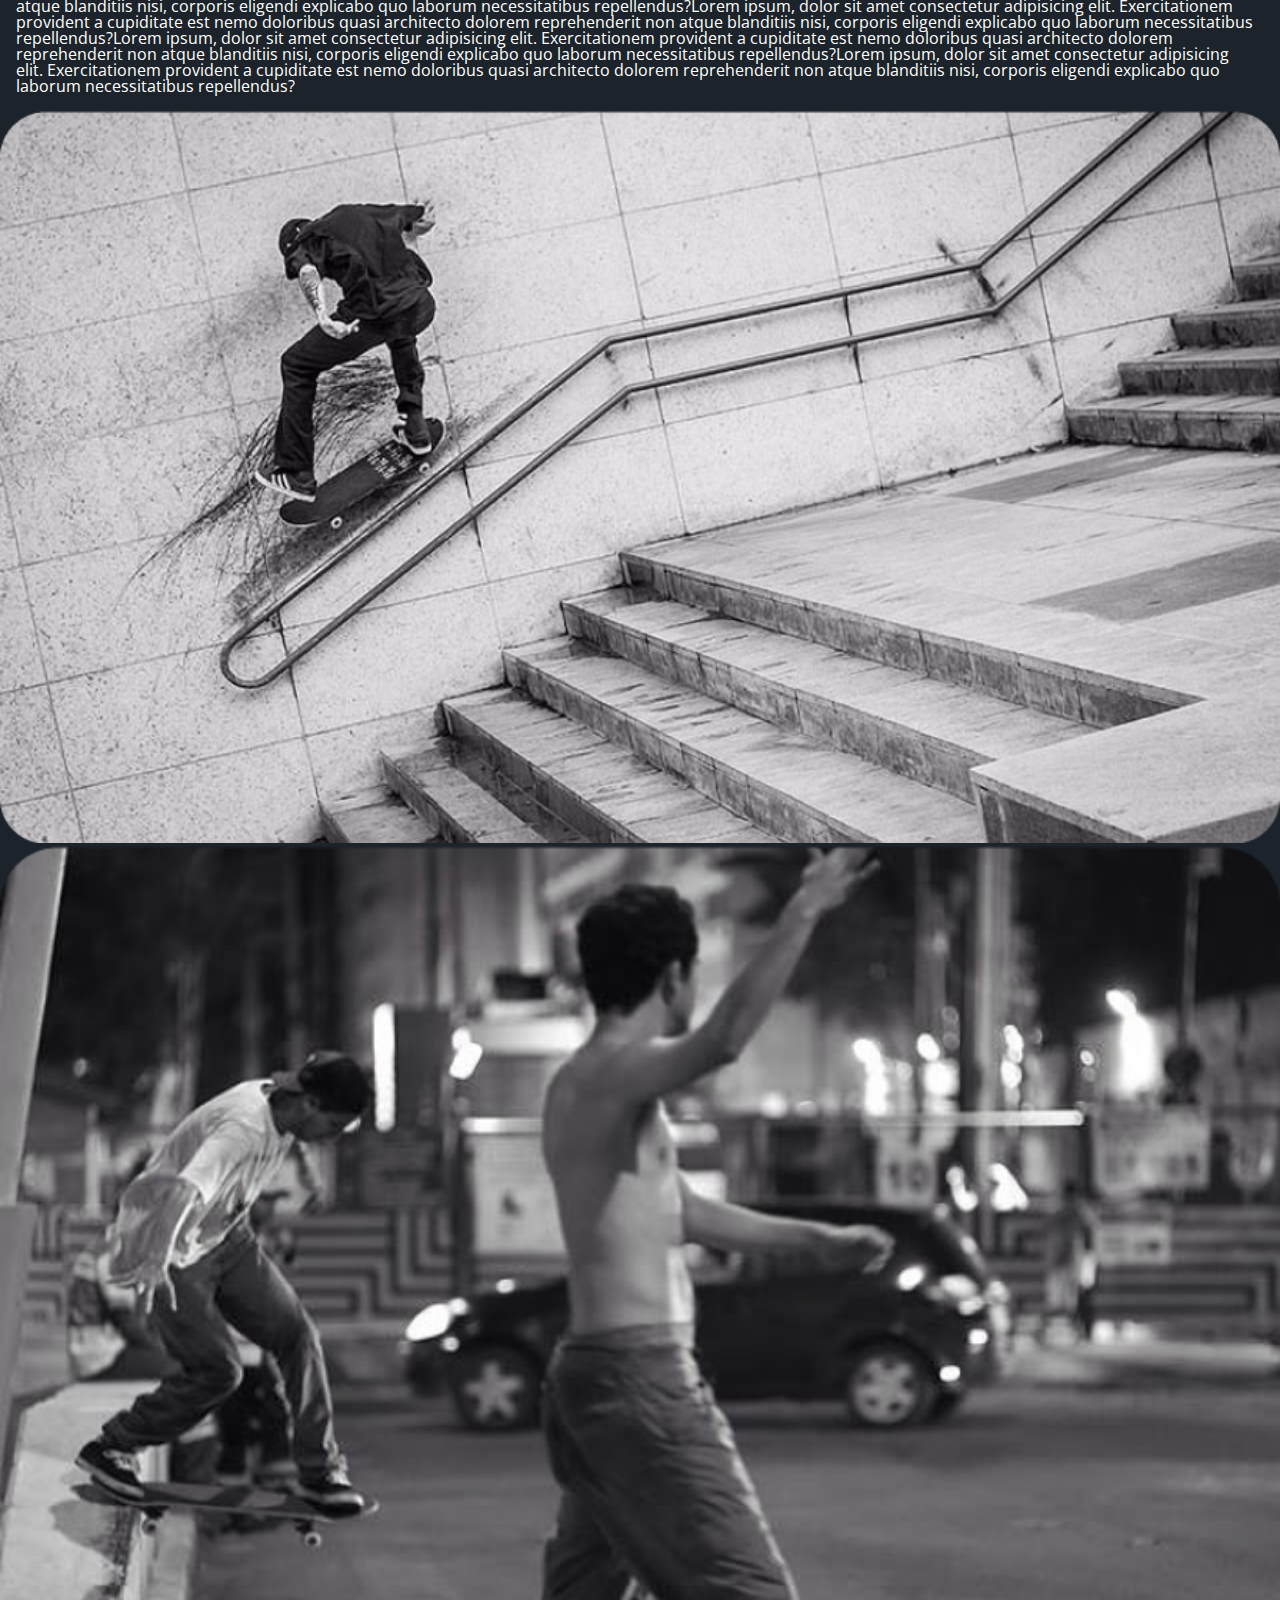
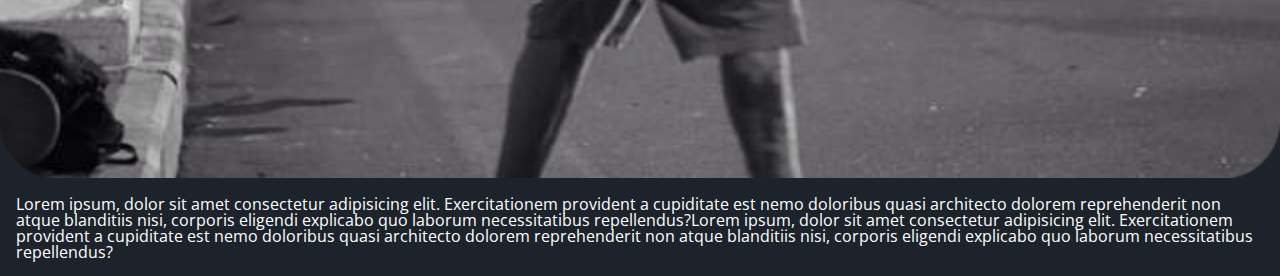
==== commit ef1c5e47: "reajustando o Grid, colocando as img em 100% e ajustando o 'gap'" ====
--- a/pico.html
+++ b/pico.html
@@ -78,7 +78,7 @@
         </section>
         <section class="sessao--conteudo__imagem">
             <article class="sessao--artigo__img">
-                <img src="flex-e-grid-main/assets/img/artigo_2.png" alt="Imagem artigo" class="cartao__img">
+                <img src="flex-e-grid-main/assets/img/artigo_2.png" alt="Imagem artigo" class="imagem cartao__img">
             </article>
 
         </section>
@@ -101,11 +101,11 @@
         </section>
         <section class="sessao--conteudo__imagem-2">
             <article class="sessao--artigo__img ">
-                <img src="flex-e-grid-main/assets/img/artigo_3.png" alt="Imagem artigo" class="cartao__img">
+                <img src="flex-e-grid-main/assets/img/artigo_3.png" alt="Imagem artigo" class="imagem cartao__img">
 
             </article>
             <article class="sessao--artigo__img">
-                <img src="flex-e-grid-main/assets/img/artigo_4.png" alt="Imagem artigo" class="cartao__img">
+                <img src="flex-e-grid-main/assets/img/artigo_4.png" alt="Imagem artigo" class="imagem cartao__img">
 
             </article>
         </section>
--- a/style/base.css
+++ b/style/base.css
@@ -21,6 +21,7 @@
     --tamanho-dispositivo-mobile: 360px;
 
     --tamanho-dispositivo-desktop: 1440px;
+    
     --largura-maxima-conteudo-principal: 1120px;
     --largura-maxima-cartao-desktop: 256px;
 
@@ -35,7 +36,7 @@
     --espaco-entre-elementos-baixo: 8px;
 
     --espacamento-interno-corpo: 16px;
-    --espacamento-interno-botao: 16px 8px;
+    --espacamento-interno-elementos: 8px 16px;
 
     --espacamento-titulo-cartao-itens: 24px;
 
--- a/style/subPage.css
+++ b/style/subPage.css
@@ -7,7 +7,7 @@
     display: none;
 }
 
-.cartao__imagem {
+.cartao__img {
     width: 100%;
 
     border-radius: 15px;
@@ -19,22 +19,22 @@
 @media screen and (min-width: 1440px) {
 
     .principal--subpage {
-        display: grid;
-        grid-template-columns: auto 1fr auto;
-        column-gap: 32px;
-        grid-column: 2;
         padding: 16px 60px;
 
+        display: grid;
+        
+        grid-template-columns: 2fr 1fr;
+        gap: var(--espacamento-interno-elementos);
+        
         grid-template-areas:
-            "cartao--destaque__grid cartao--destaque__grid sessao__pico--desktop"
-            "sessao--conteudo sessao--conteudo sessao__pico--desktop"
-            "sessao--conteudo__imagem sessao--conteudo__imagem sessao__pico--desktop"
-            "sessao--conteudo-p2 sessao--conteudo-p2 none"
-            "sessao--conteudo__imagem-2 sessao--conteudo__imagem-2 none"
-            "sessao--conteudo-p3 sessao--conteudo-p3 none"
+            "cartao--destaque__grid sessao__pico--desktop"
+            "sessao--conteudo sessao__pico--desktop"
+            "sessao--conteudo__imagem sessao__pico--desktop"
+            "sessao--conteudo-p2 sessao__pico--desktop"
+            "sessao--conteudo__imagem-2 ."
+            "sessao--conteudo-p3 ."
         ;
 
-        padding: 16px 60px;
     }
 
     .cartao--destaque__grid {
@@ -44,7 +44,7 @@
     .sessao__pico--desktop {
         grid-area: sessao__pico--desktop;
         display: grid;
-        grid-gap: 32px;
+        grid-gap: var(--espaco-entre-elementos-baixo)
     }
 
     .sessao--conteudo-p2 {
@@ -61,13 +61,16 @@
 
     .sessao--conteudo__imagem-2 {
         grid-area: sessao--conteudo__imagem-2;
+        gap: 12px;
+
+        display: flex;
     }
 
 
     .sessao--conteudo__imagem {
         grid-area: sessao--conteudo__imagem;
         display: grid;
-        grid-gap: 32px;
+        grid-gap: var(--espaco-entre-elementos-baixo);
     }
 
 
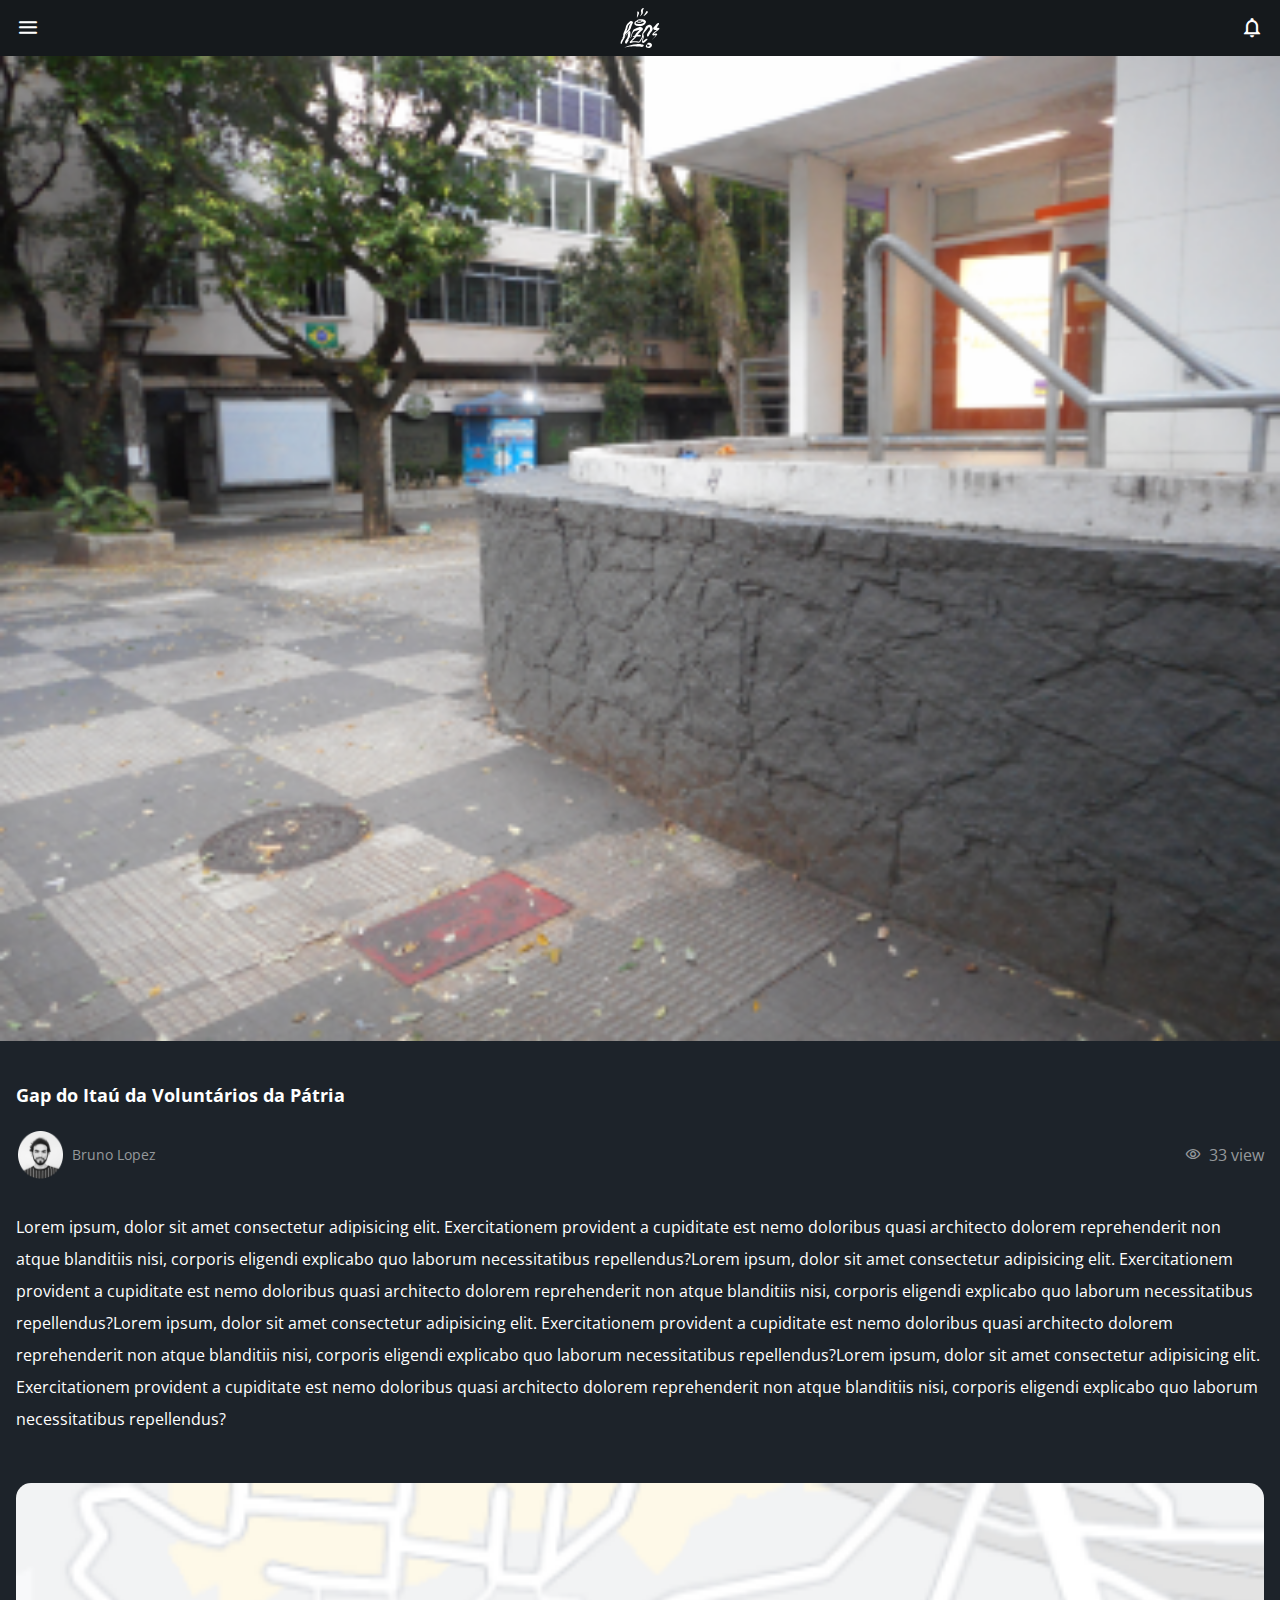
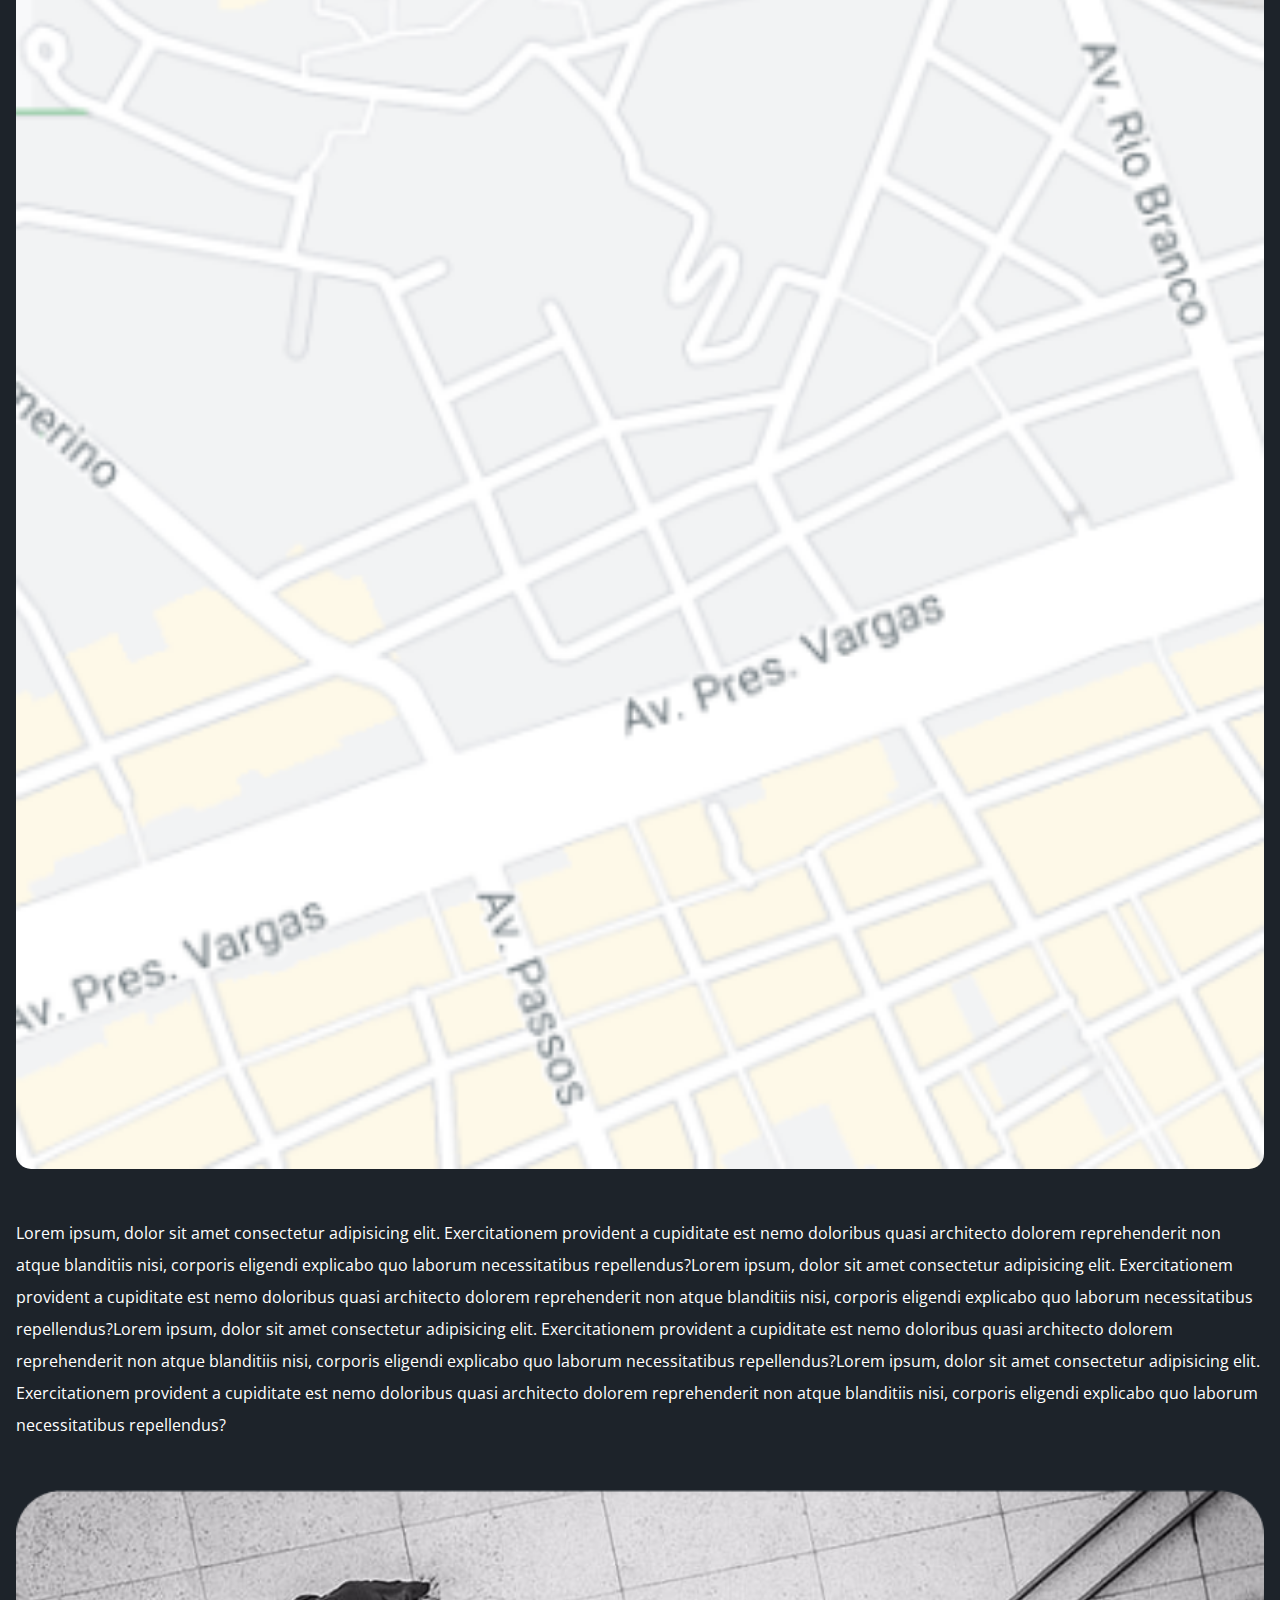
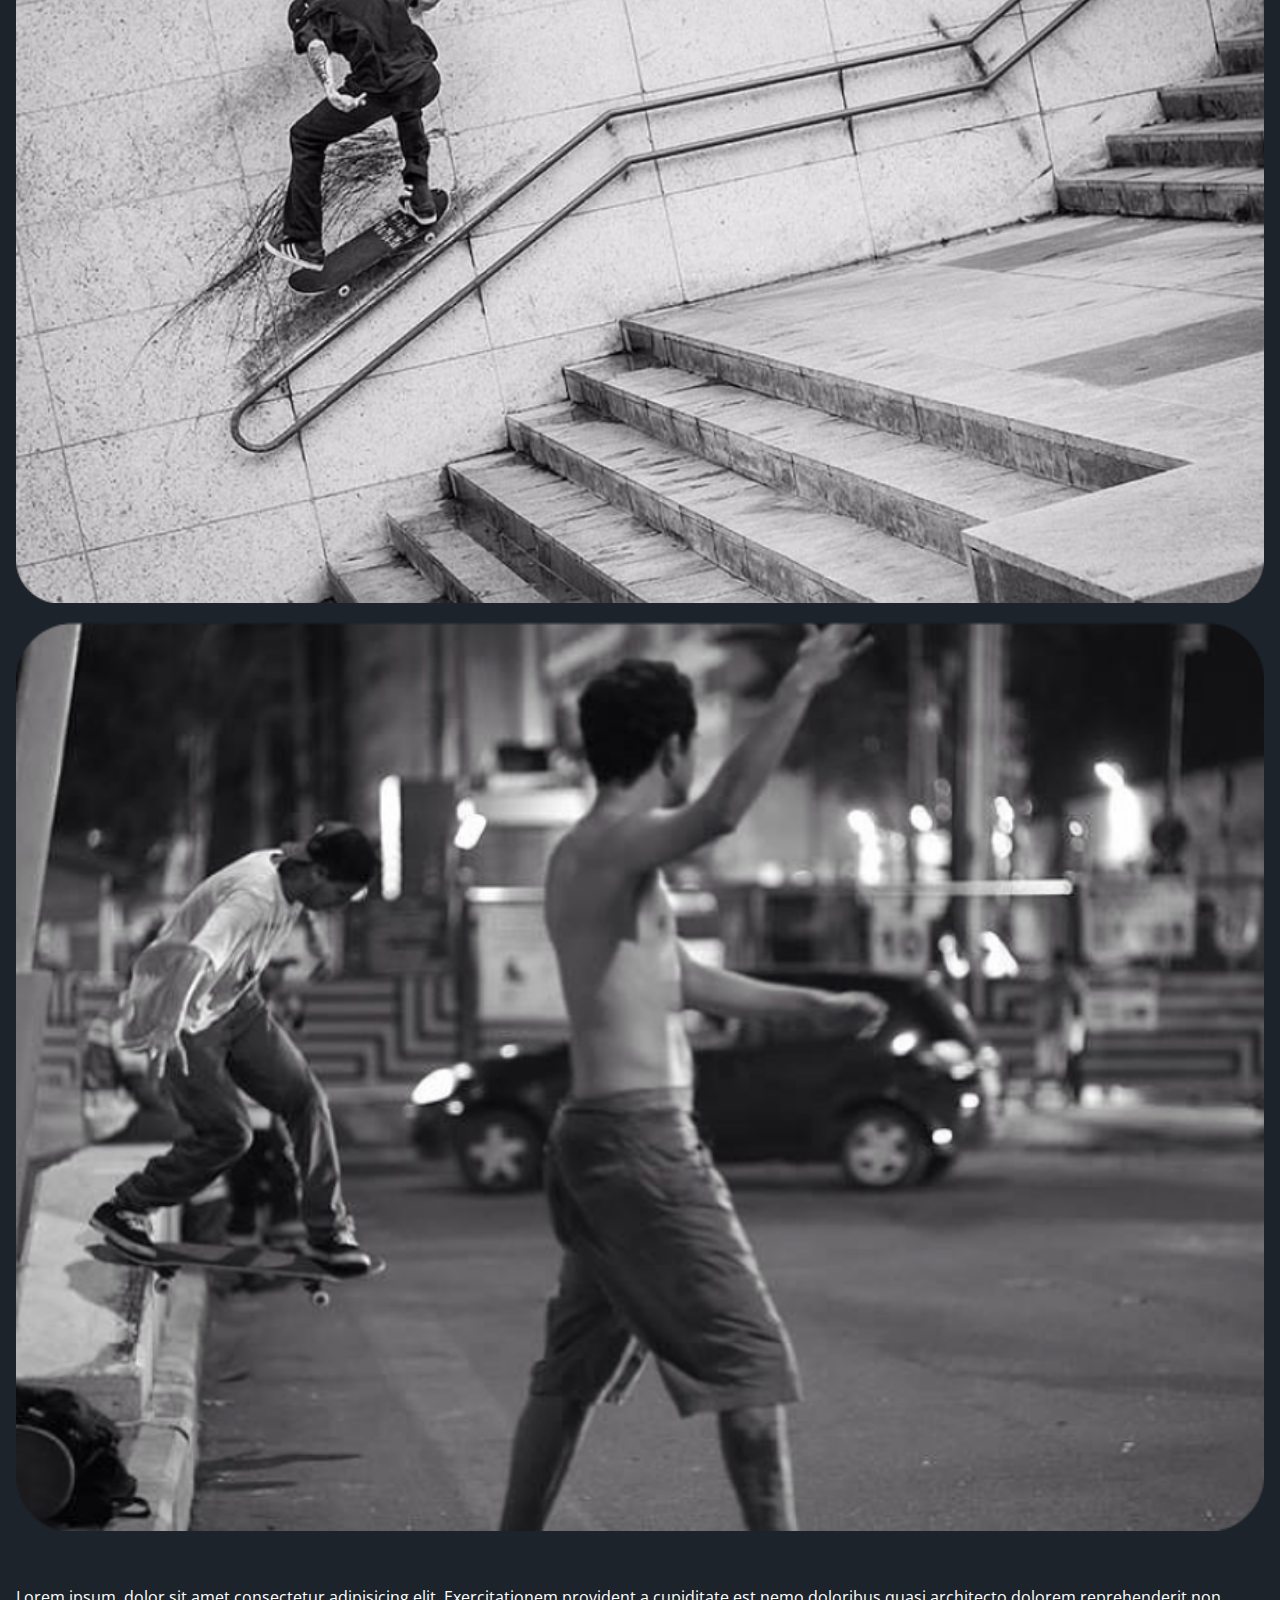
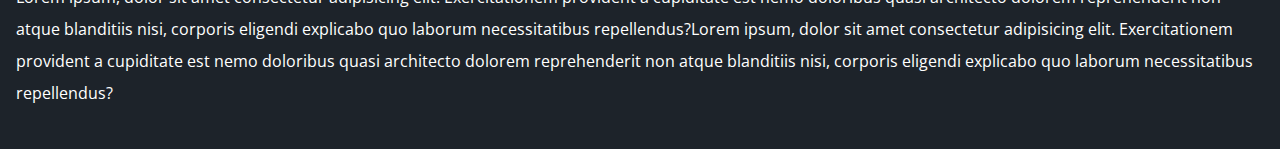
==== commit dc83c948: "Terminando a pagina de Artigo e ajustando algumas coisas - em andamento" ====
--- a/pico.html
+++ b/pico.html
@@ -43,16 +43,16 @@
         <a href="#" class="menu-lateral__link menu-lateral__link--pinturas">Pinturas</a>
     </nav>
 
-    <img src="flex-e-grid-main/assets/img/artigo_1.png" alt="Imagem do artigo"
-        class="cartao__img cartao__img--mobile pico__img--mobile" />
-    <main class="principal--subpage">
+    <img src="flex-e-grid-main/assets/img/artigo-capa-mobile.png" alt="Imagem do artigo"
+        class="cartao__img cartao__img--mobile" />
+    <main class="principal principal--subpage">
 
         <article class="cartao--destaque__grid">
             <img src="flex-e-grid-main/assets/img/artigo_1.png" alt="Imagem do artigo"
                 class="cartao__img--desktop pico__img--desktop" />
-            <div class="cartao__conteudo">
-                <h3 class="cartao__titulo">Gap do Itaú da Voluntários da Pátria</h3>
-                <p class="cartao__perfil cartao__perfil--grid">Bruno Lopez</p>
+            <div class="cartao__conteudo cartao__conteudo--subpage">
+                <h2 class="cartao__titulo--subpage">Gap do Itaú da Voluntários da Pátria</h2>
+                <p class="cartao__perfil cartao__perfil--subpage cartao__perfil--grid">Bruno Lopez</p>
                 <p class="cartao__info cartao__info--vizualizacao cartao__info--grid">33 view</p>
 
             </div>
@@ -60,7 +60,7 @@
 
         <!-- Texto da pagina -->
         <section class="sessao--conteudo">
-            <div class="cartao__conteudo">
+            <div class="cartao__conteudo--texto texto">
                 <p>Lorem ipsum, dolor sit amet consectetur adipisicing elit. Exercitationem provident a cupiditate est
                     nemo doloribus quasi architecto dolorem reprehenderit non atque blanditiis nisi, corporis eligendi
                     explicabo quo laborum necessitatibus repellendus?Lorem ipsum, dolor sit amet consectetur adipisicing
@@ -78,12 +78,13 @@
         </section>
         <section class="sessao--conteudo__imagem">
             <article class="sessao--artigo__img">
-                <img src="flex-e-grid-main/assets/img/artigo_2.png" alt="Imagem artigo" class="imagem cartao__img">
+                <img src="flex-e-grid-main/assets/img/mobile-artiigo-1.png" alt="Imagem artigo" class="imagem cartao__img img--mobile">
+                <img src="flex-e-grid-main/assets/img/artigo_2.png" alt="Imagem artigo" class="imagem cartao__img img--desktop">
             </article>
 
         </section>
         <section class="sessao--conteudo-p2">
-            <div class="cartao__conteudo">
+            <div class="cartao__conteudo--texto texto">
                 <p>Lorem ipsum, dolor sit amet consectetur adipisicing elit. Exercitationem provident a cupiditate est
                     nemo doloribus quasi architecto dolorem reprehenderit non atque blanditiis nisi, corporis eligendi
                     explicabo quo laborum necessitatibus repellendus?Lorem ipsum, dolor sit amet consectetur adipisicing
@@ -110,7 +111,7 @@
             </article>
         </section>
         <section class="sessao--conteudo-p3">
-            <div class="cartao__conteudo">
+            <div class="cartao__conteudo--texto texto">
                 <p>Lorem ipsum, dolor sit amet consectetur adipisicing elit. Exercitationem provident a cupiditate est
                     nemo doloribus quasi architecto dolorem reprehenderit non atque blanditiis nisi, corporis eligendi
                     explicabo quo laborum necessitatibus repellendus?Lorem ipsum, dolor sit amet consectetur adipisicing
@@ -124,7 +125,7 @@
         <!-- Cards de Conteudo lateral -->
         <section class="sessao__pico--desktop">
             <h3 class="cartao__titulo cartao__titulo--grid">Outros Picos Similares</h3>
-            <article class="cartao">
+            <article class="cartao cartao--subpage">
                 <img src="flex-e-grid-main/assets/img/Rectangle5.png" alt="Video" class="cartao__img">
                 <div class="cartao__conteudo">
                     <p class="cartao__perfil">Luiza Sampaio</p>
@@ -133,7 +134,7 @@
                     <button class="cartao__botao cartao__botao--map" aria-label="Assistir agora"></button>
                 </div>
             </article>
-            <article class="cartao">
+            <article class="cartao cartao--subpage">
                 <img src="flex-e-grid-main/assets/img/Rectangle5(1).png" alt="Video" class="cartao__img">
                 <div class="cartao__conteudo">
                     <p class="cartao__perfil">André Soares</p>
@@ -142,7 +143,7 @@
                     <button class="cartao__botao cartao__botao--map" aria-label="Assistir agora"></button>
                 </div>
             </article>
-            <article class="cartao">
+            <article class="cartao cartao--subpage">
                 <img src="flex-e-grid-main/assets/img/Rectangle5(2).png" alt="Video" class="cartao__img">
                 <div class="cartao__conteudo">
                     <p class="cartao__perfil">Júlia Fonseca</p>
@@ -151,7 +152,7 @@
                     <button class="cartao__botao cartao__botao--map" aria-label="Assistir agora"></button>
                 </div>
             </article>
-            <article class="cartao">
+            <article class="cartao cartao--subpage">
                 <img src="flex-e-grid-main/assets/img/Rectangle5(0).png" alt="Video" class="cartao__img">
                 <div class="cartao__conteudo">
                     <p class="cartao__perfil">Bruno Lopez</p>
--- a/style/cartao.css
+++ b/style/cartao.css
@@ -10,7 +10,7 @@
     font-weight: 700;
 }
 
-.section--titulo{
+.section--titulo {
     font-size: var(--espacamento-titulo-cartao-itens);
     font-weight: 700;
     font-style: normal;
@@ -58,7 +58,11 @@
 
 .cartao__perfil {
     color: var(--fonte-alternativa);
+    
     font-size: .9rem;
+    font-style: normal;
+    font-weight: 400;
+    line-height: 24px;
 
     grid-column: span 2;
 }
@@ -138,6 +142,12 @@
 /* ============ Cartões Recentes ============ */
 .cartao--recentes {
     display: none;
+}
+
+/* ====== Page Videos ====== */
+
+.cartao__botao--video {
+    grid-column: span 2;
 }
 
 @media screen and (min-width: 1440px) {
@@ -309,15 +319,16 @@
         grid-row: 3;
 
         width: 153px;
-    }
-    
-}
+
+        justify-self: flex-end;
+    }
+
+}
+
 
 /* ====== Page Picos ====== */
 
-.cartao__botao--map::before{
+.cartao__botao--map::before {
     content: var(--picos);
     font-size: 24px;
-}
-
-
+}--- a/style/subPage.css
+++ b/style/subPage.css
@@ -1,36 +1,138 @@
 /* ====== Sub-Page Picos ====== */
-.pico__img--mobile {
-    width: 100vw;
-}
 
 .sessao__pico--desktop {
     display: none;
 }
 
 .cartao__img {
+    width: 100vw;
+    overflow: hidden;
+}
+
+.cartao__titulo--subpage {
+    grid-column: span 2;
+
+    font-style: normal;
+    line-height: 24px;
+    font-size: 18px;
+    font-weight: 700;
+
+    margin: 16px 0px;
+}
+
+.texto {
+    font-style: normal;
+    font-weight: 400;
+    font-size: 16px;
+    line-height: 32px;
+
+    margin: 16px 0px;
+}
+
+.cartao__conteudo--subpage {
+    padding: 0px;
+    grid-template-columns: auto auto;
+}
+
+.img--desktop {
+    display: none;
+}
+
+.img--mobile {
+    display: block;
+}
+
+.cartao__img {
     width: 100%;
-
+    overflow: hidden;
+}
+
+.sessao--artigo__img {
     border-radius: 15px;
-
     overflow: hidden;
 
-}
+    margin: 16px 0px;
+}
+
+.cartao__conteudo--texto {
+    display: grid;
+    gap: 8px;
+}
+
+.cartao__info--grid {
+    grid-row: 2;
+    grid-column: 2;
+
+    align-self: center;
+    justify-self: flex-end;
+}
+
+.cartao__perfil--subpage {
+    display: flex;
+    grid-row: 2;
+    grid-column: 1;
+
+    align-items: center;
+    justify-self: flex-start;
+}
+
+.cartao__perfil--subpage::before {
+    content: "";
+
+    display: block;
+
+    height: 48px;
+    width: 48px;
+
+    background-image: url(../flex-e-grid-main/assets/img/profile_2.png);
+    background-size: contain;
+    background-repeat: no-repeat;
+    background-position: center;
+
+    margin-right: var(--espaco-interno-botao);
+}
+
+
 
 @media screen and (min-width: 1440px) {
 
+    /* Texto Config */
+    .cartao__titulo--subpage {
+        font-weight: 600;
+        font-size: 32px;
+        line-height: 48px;
+
+        margin: 16px 0px;
+    }
+
+    /*  Imagens */
+    .img--desktop {
+        display: block;
+    }
+
+    .img--mobile {
+        display: none;
+    }
+
+    .cartao__img {
+        width: 100%;
+        border-radius: 16px;
+    }
+
+    /* Config do texto e cartões */
     .principal--subpage {
         padding: 16px 60px;
 
         display: grid;
-        
+
         grid-template-columns: 2fr 1fr;
         gap: var(--espacamento-interno-elementos);
-        
+
         grid-template-areas:
             "cartao--destaque__grid sessao__pico--desktop"
             "sessao--conteudo sessao__pico--desktop"
             "sessao--conteudo__imagem sessao__pico--desktop"
-            "sessao--conteudo-p2 sessao__pico--desktop"
+            "sessao--conteudo-p2 ."
             "sessao--conteudo__imagem-2 ."
             "sessao--conteudo-p3 ."
         ;
@@ -42,9 +144,16 @@
     }
 
     .sessao__pico--desktop {
+        display: grid;
         grid-area: sessao__pico--desktop;
-        display: grid;
-        grid-gap: var(--espaco-entre-elementos-baixo)
+        grid-template-rows: auto;
+        grid-gap: var(--espaco-entre-elementos-baixo);
+
+        margin: 0px 32px;
+    }
+
+    .cartao--subpage {
+        margin: 16px 0px;
     }
 
     .sessao--conteudo-p2 {
@@ -57,6 +166,8 @@
 
     .sessao--conteudo__imagem {
         grid-area: sessao--conteudo__imagem;
+
+        margin: 16px 0px;
     }
 
     .sessao--conteudo__imagem-2 {
@@ -64,6 +175,11 @@
         gap: 12px;
 
         display: flex;
+        flex-direction: row;
+        align-items: flex-start;
+        padding: 0px;
+
+        margin: 16px 0px;
     }
 
 
@@ -77,7 +193,7 @@
     .cartao__perfil--grid {
         display: flex;
         grid-column: 1;
-        align-self: center;
+
     }
 
     .cartao__info--grid {
@@ -89,8 +205,8 @@
 
 
     .cartao__titulo--grid {
-        grid-column: span 1;
         grid-row: auto;
+        grid-column: auto;
     }
 
 
